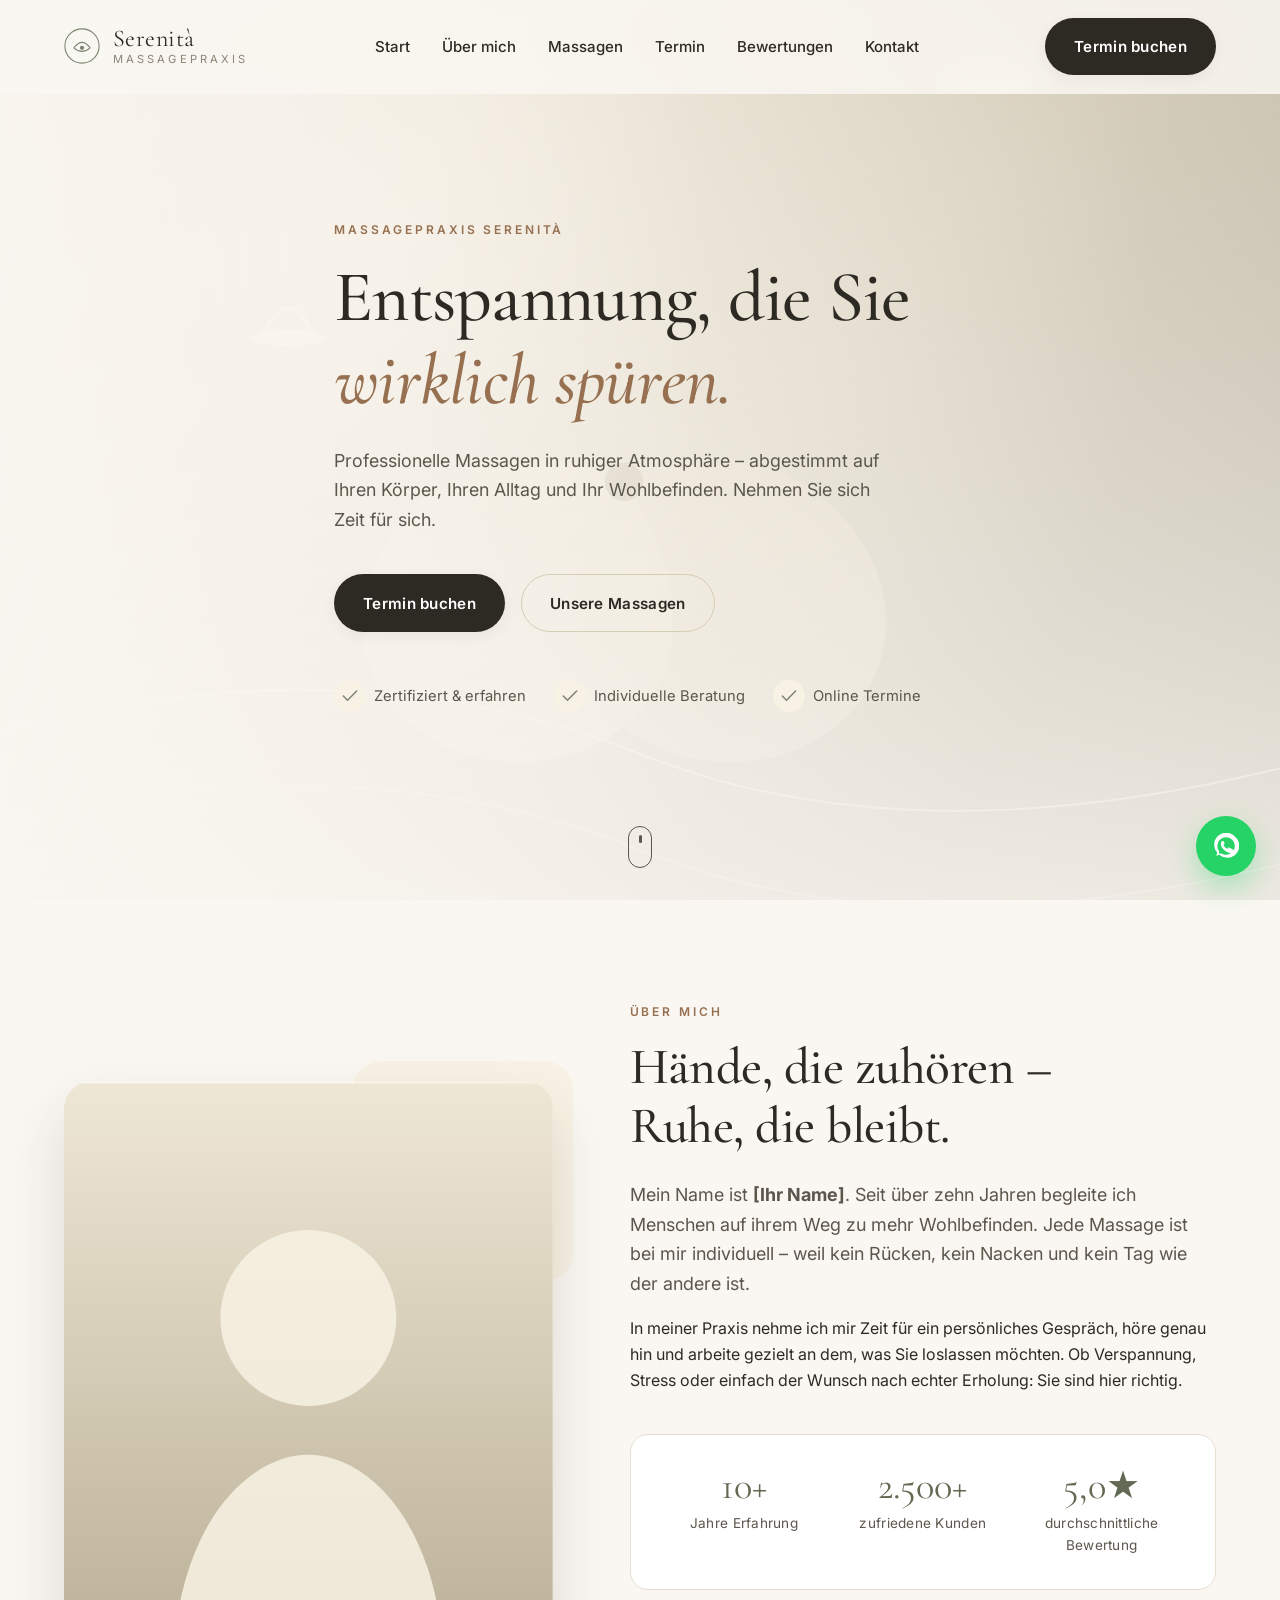
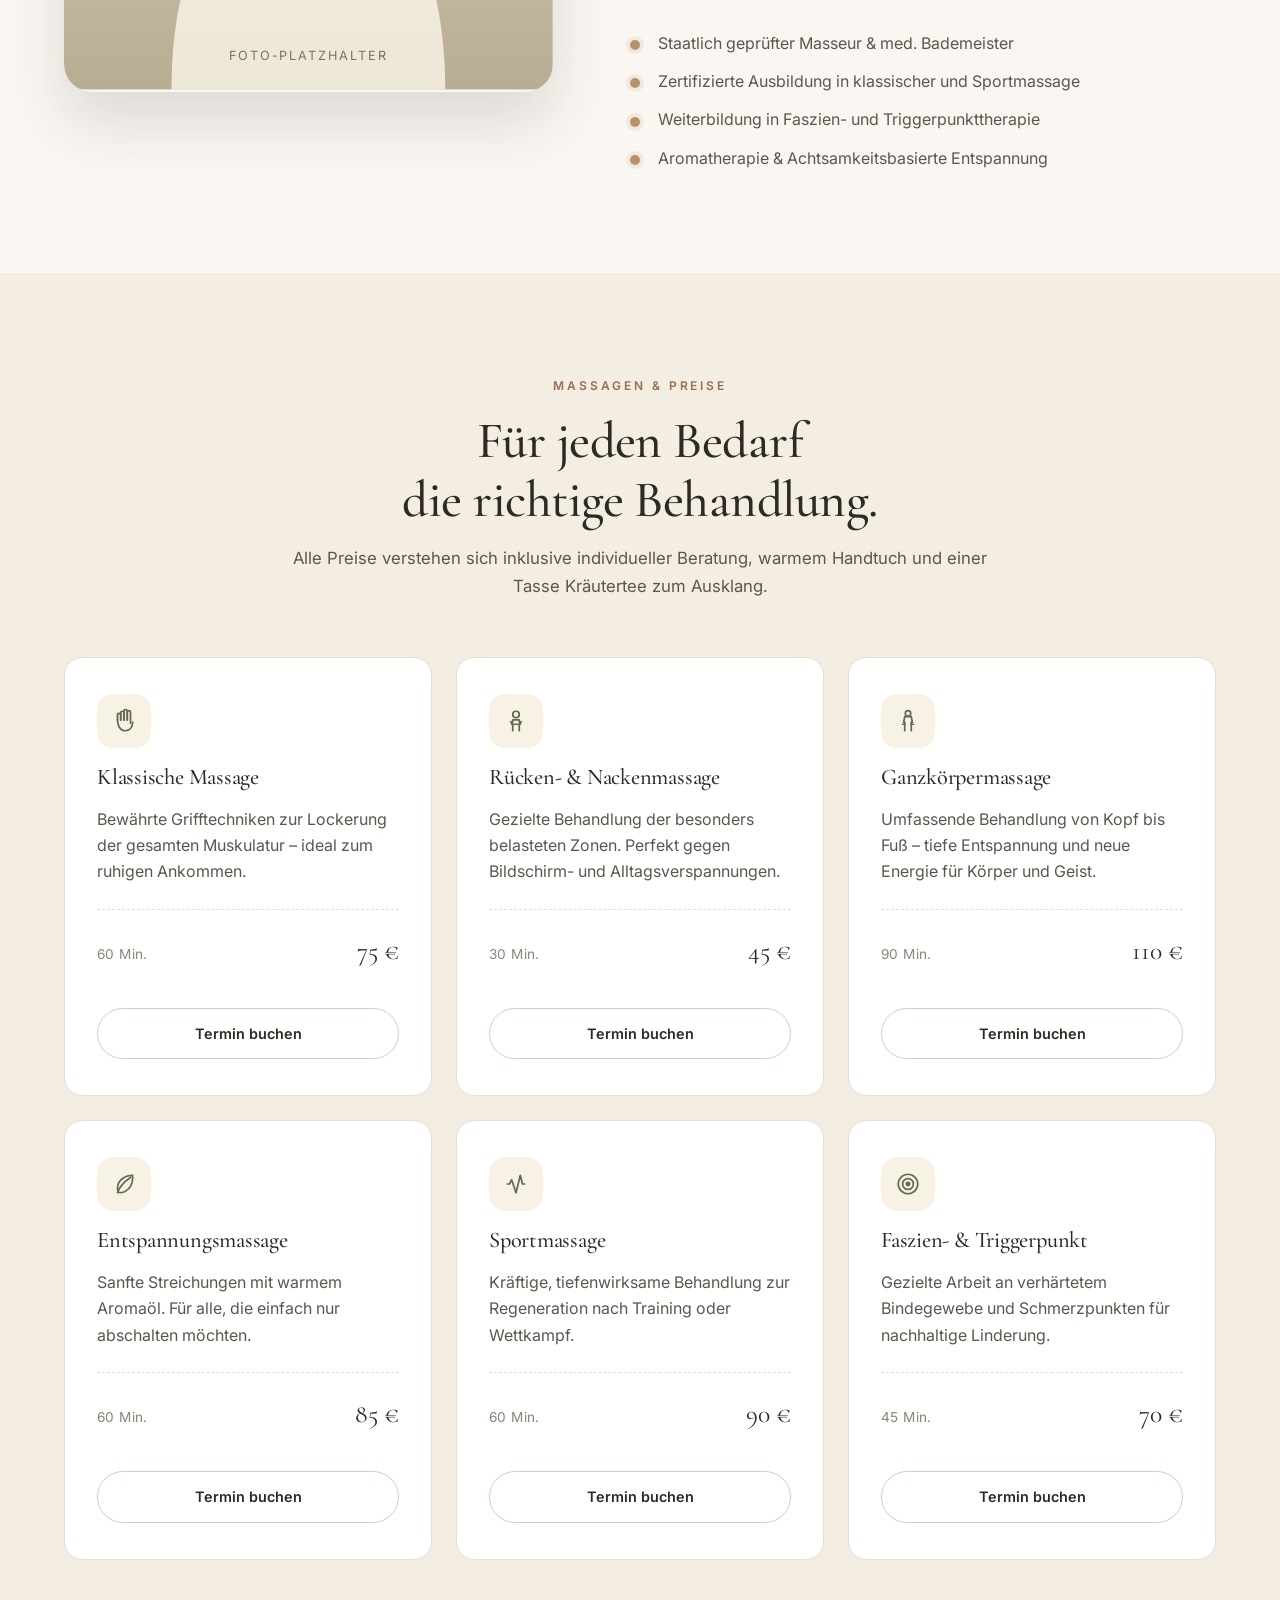
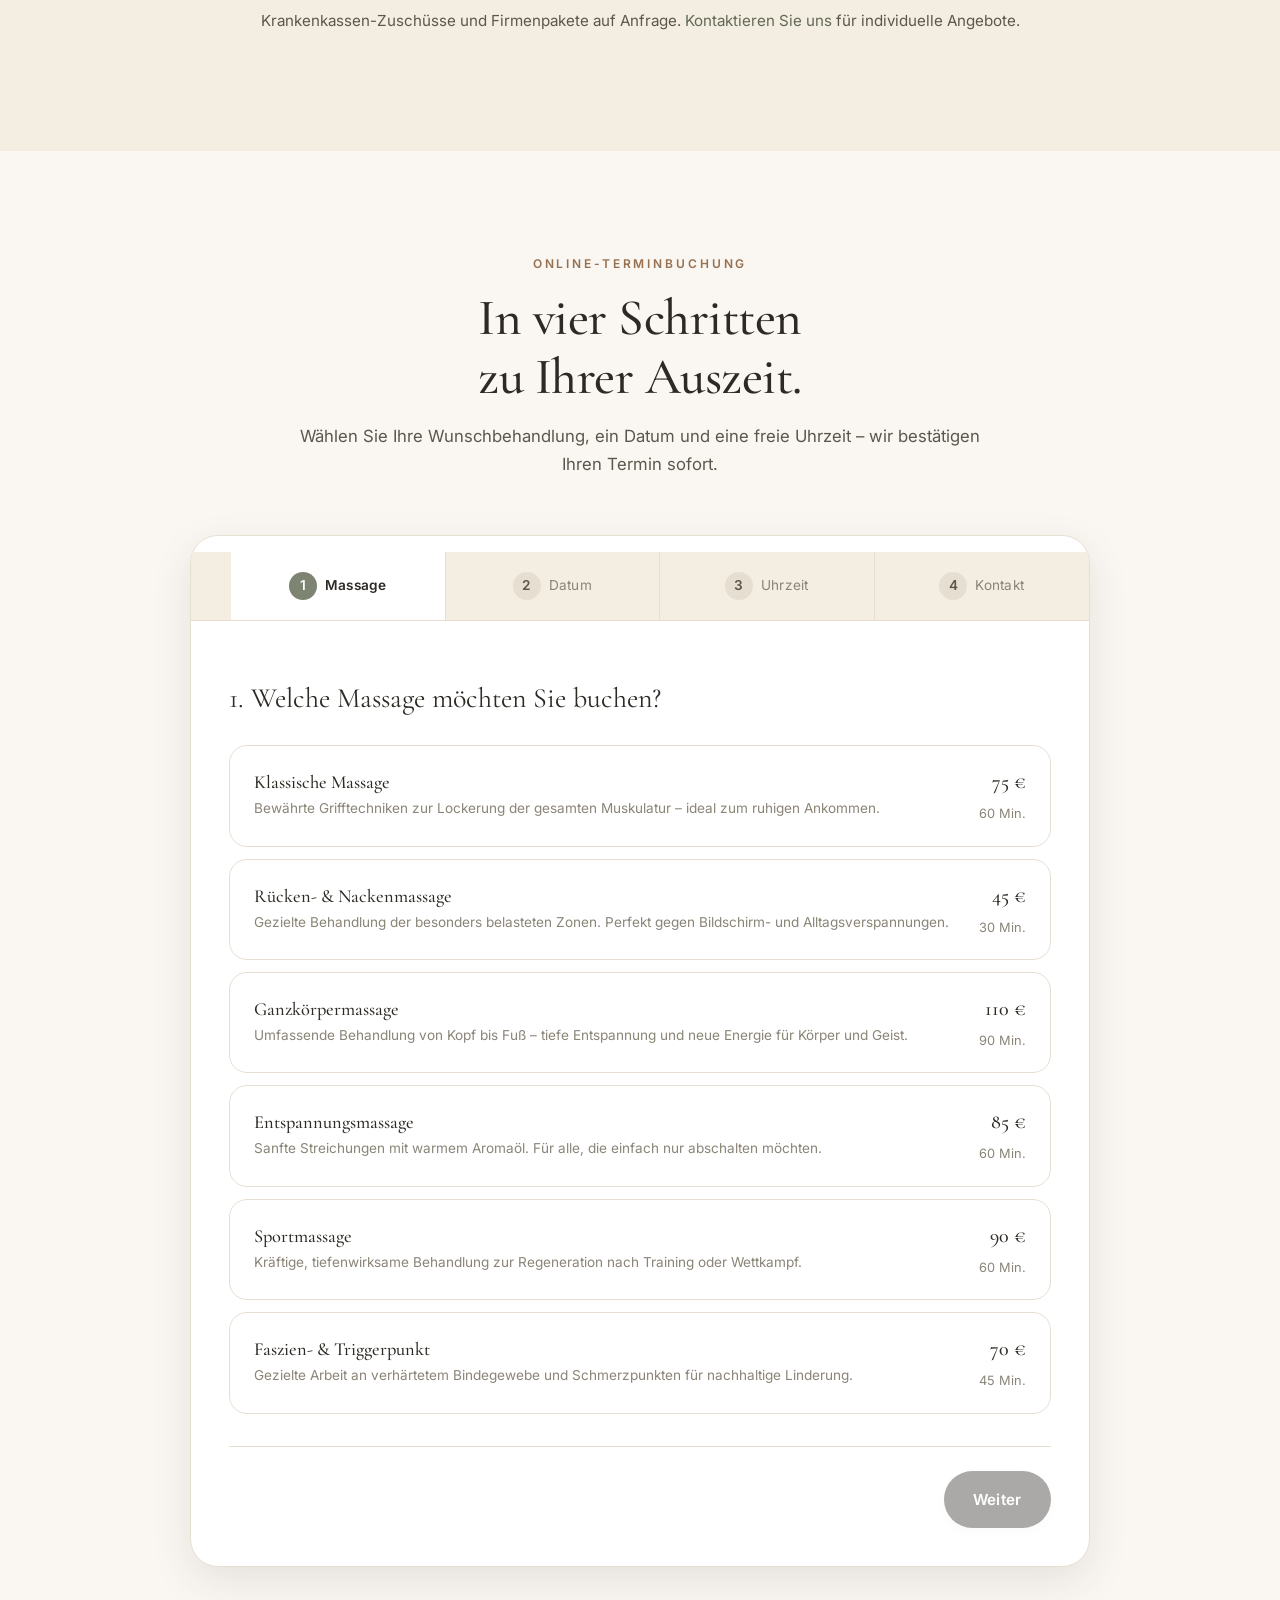
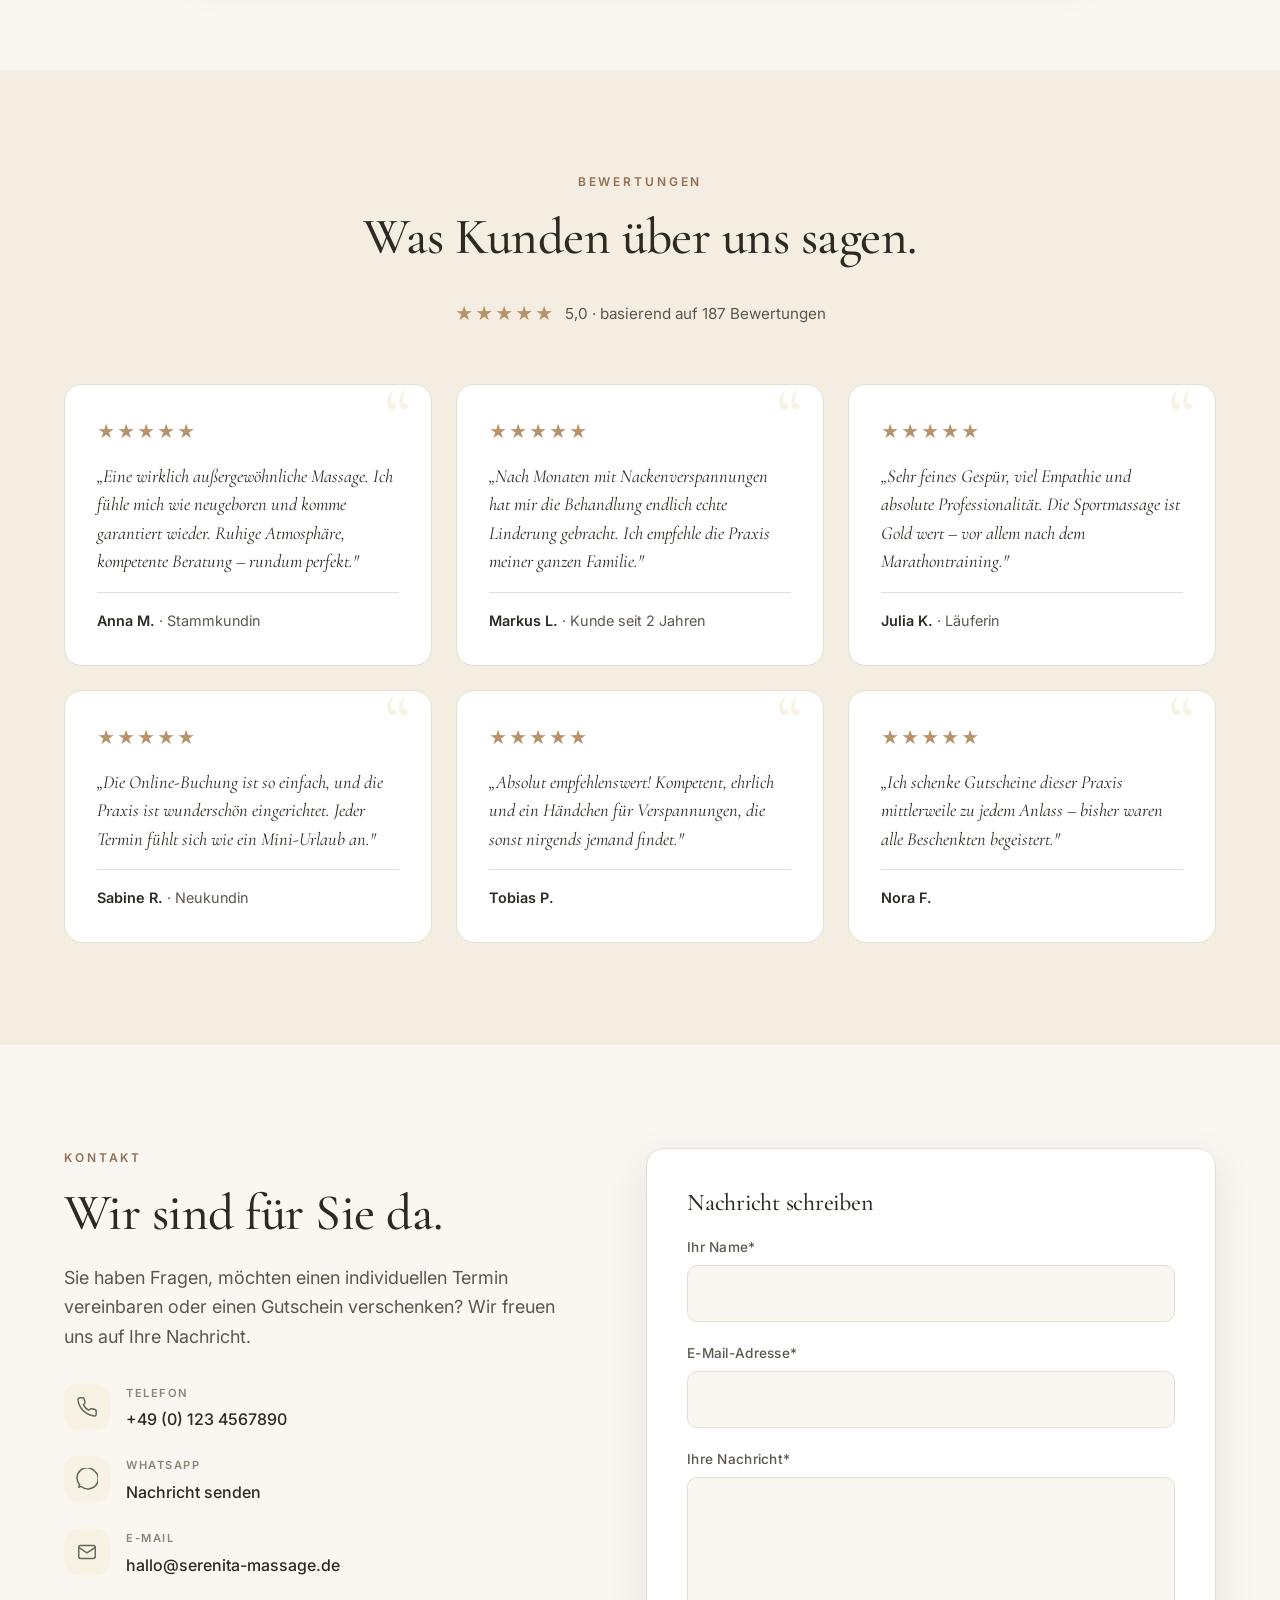
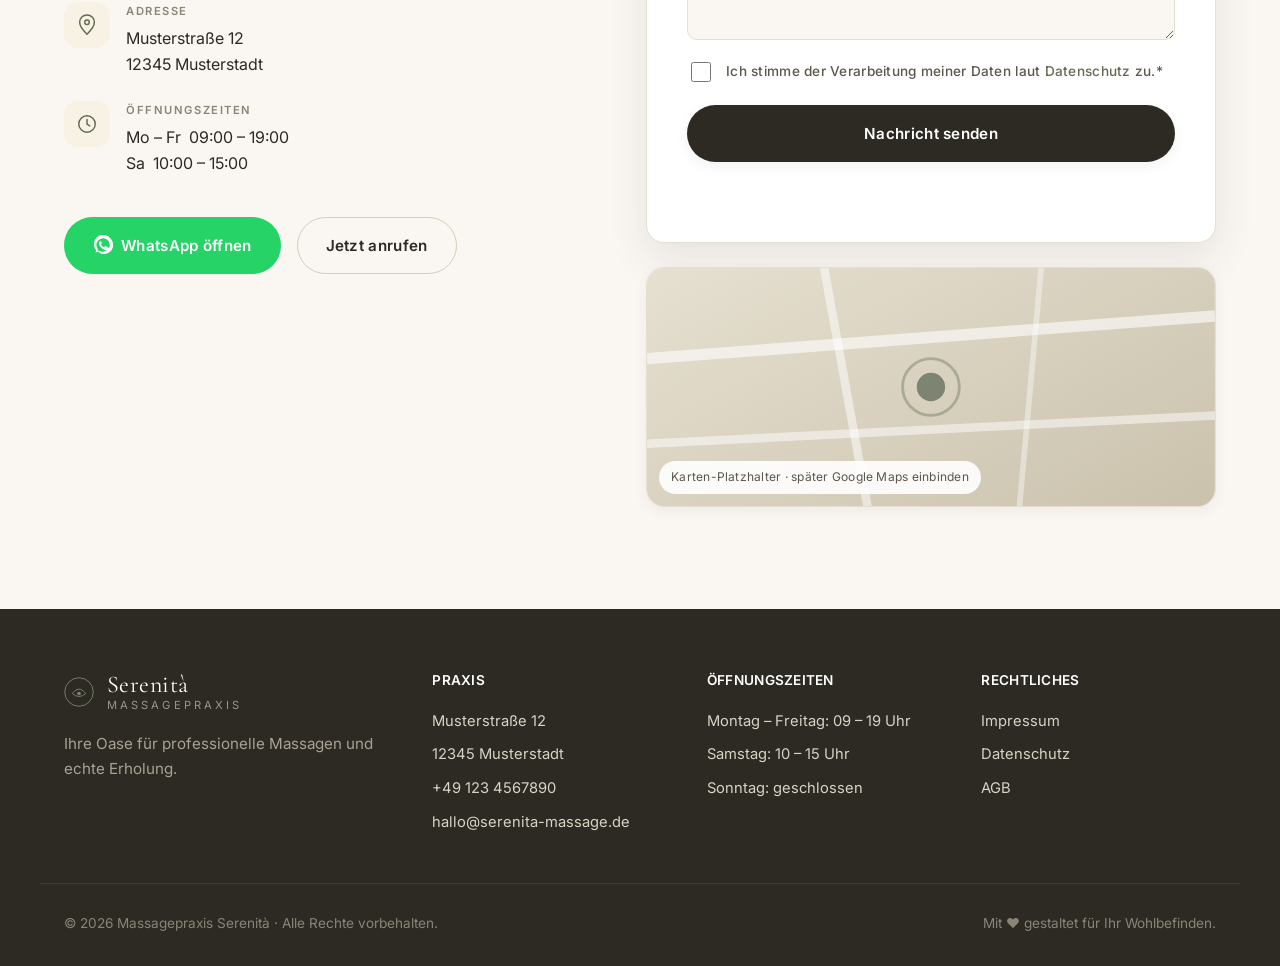
==== index.html @ 7737e11d "Elegante Website für Massagepraxis mit Online-Buchungssystem Vollständige, mobile-first Website in D" ====
<!doctype html>
<html lang="de">
<head>
    <meta charset="UTF-8" />
    <meta name="viewport" content="width=device-width, initial-scale=1.0" />
    <meta name="theme-color" content="#7d8471" />
    <meta name="description" content="Professionelle Massagepraxis – Klassische Massage, Rückenmassage, Sportmassage und Wellness. Termin online buchen." />
    <meta name="keywords" content="Massage, Masseur, Wellness, Rückenmassage, Sportmassage, Entspannung, Termin online buchen" />
    <meta name="author" content="Massagepraxis Serenità" />

    <meta property="og:type" content="website" />
    <meta property="og:title" content="Massagepraxis Serenità – Entspannung auf höchstem Niveau" />
    <meta property="og:description" content="Ihr Wohlbefinden liegt in guten Händen. Professionelle Massagen für Körper und Geist." />
    <meta property="og:locale" content="de_DE" />

    <title>Massagepraxis Serenità – Professionelle Massagen &amp; Wellness</title>

    <link rel="preconnect" href="https://fonts.googleapis.com" />
    <link rel="preconnect" href="https://fonts.gstatic.com" crossorigin />
    <link href="https://fonts.googleapis.com/css2?family=Cormorant+Garamond:wght@400;500;600;700&family=Inter:wght@300;400;500;600;700&display=swap" rel="stylesheet" />

    <link rel="stylesheet" href="css/style.css" />

    <link rel="icon" href="data:image/svg+xml,%3Csvg xmlns='http://www.w3.org/2000/svg' viewBox='0 0 100 100'%3E%3Ccircle cx='50' cy='50' r='48' fill='%237d8471'/%3E%3Cpath d='M30 55 Q50 30 70 55 Q50 80 30 55Z' fill='%23faf7f2'/%3E%3Ccircle cx='50' cy='55' r='6' fill='%237d8471'/%3E%3C/svg%3E" />

    <script type="application/ld+json">
    {
      "@context": "https://schema.org",
      "@type": "HealthAndBeautyBusiness",
      "name": "Massagepraxis Serenità",
      "image": "",
      "description": "Professionelle Massagepraxis für klassische, sportliche und entspannende Massagen.",
      "address": {
        "@type": "PostalAddress",
        "streetAddress": "Musterstraße 12",
        "addressLocality": "Musterstadt",
        "postalCode": "12345",
        "addressCountry": "DE"
      },
      "telephone": "+49 123 4567890",
      "priceRange": "€€",
      "openingHours": ["Mo-Fr 09:00-19:00", "Sa 10:00-15:00"]
    }
    </script>
</head>
<body>
    <a href="#hauptinhalt" class="skip-link">Zum Inhalt springen</a>

    <!-- Header / Navigation -->
    <header class="site-header" id="siteHeader">
        <div class="container header-inner">
            <a href="#start" class="brand" aria-label="Zur Startseite">
                <span class="brand-mark" aria-hidden="true">
                    <svg viewBox="0 0 40 40" width="36" height="36">
                        <circle cx="20" cy="20" r="19" fill="none" stroke="currentColor" stroke-width="1.2"/>
                        <path d="M11 22 Q20 10 29 22 Q20 30 11 22Z" fill="none" stroke="currentColor" stroke-width="1.2" stroke-linejoin="round"/>
                        <circle cx="20" cy="22" r="2.4" fill="currentColor"/>
                    </svg>
                </span>
                <span class="brand-text">
                    <span class="brand-name">Serenità</span>
                    <span class="brand-tag">Massagepraxis</span>
                </span>
            </a>

            <nav class="site-nav" aria-label="Hauptnavigation">
                <button class="nav-toggle" type="button" aria-expanded="false" aria-controls="mainMenu" aria-label="Menü öffnen">
                    <span></span><span></span><span></span>
                </button>
                <ul id="mainMenu" class="nav-list">
                    <li><a href="#start">Start</a></li>
                    <li><a href="#ueber-mich">Über mich</a></li>
                    <li><a href="#massagen">Massagen</a></li>
                    <li><a href="#buchung">Termin</a></li>
                    <li><a href="#bewertungen">Bewertungen</a></li>
                    <li><a href="#kontakt">Kontakt</a></li>
                </ul>
            </nav>

            <a href="#buchung" class="btn btn-primary btn-header">Termin buchen</a>
        </div>
    </header>

    <main id="hauptinhalt">
        <!-- Hero -->
        <section id="start" class="hero" aria-labelledby="heroTitle">
            <div class="hero-media" aria-hidden="true">
                <div class="hero-image">
                    <svg viewBox="0 0 800 900" preserveAspectRatio="xMidYMid slice" role="presentation">
                        <defs>
                            <linearGradient id="heroBg" x1="0" y1="0" x2="1" y2="1">
                                <stop offset="0%" stop-color="#e8dfd1"/>
                                <stop offset="55%" stop-color="#c9bfa8"/>
                                <stop offset="100%" stop-color="#8a8570"/>
                            </linearGradient>
                            <radialGradient id="glow" cx="0.3" cy="0.35" r="0.6">
                                <stop offset="0%" stop-color="#fff8ec" stop-opacity="0.7"/>
                                <stop offset="100%" stop-color="#fff8ec" stop-opacity="0"/>
                            </radialGradient>
                        </defs>
                        <rect width="800" height="900" fill="url(#heroBg)"/>
                        <rect width="800" height="900" fill="url(#glow)"/>
                        <g opacity="0.5" stroke="#fff8ec" stroke-width="1.2" fill="none">
                            <path d="M-50 640 Q 200 560 400 640 T 900 620" />
                            <path d="M-50 700 Q 200 620 400 700 T 900 680" opacity="0.7"/>
                            <path d="M-50 760 Q 200 680 400 760 T 900 740" opacity="0.4"/>
                        </g>
                        <g opacity="0.85">
                            <ellipse cx="620" cy="220" rx="28" ry="6" fill="#f9f3e6"/>
                            <path d="M600 218 Q 620 178 640 218" fill="none" stroke="#f9f3e6" stroke-width="2" stroke-linecap="round"/>
                            <path d="M604 214 Q 620 184 636 214" fill="none" stroke="#f9f3e6" stroke-width="1.4" stroke-linecap="round" opacity="0.7"/>
                            <path d="M608 210 Q 620 190 632 210" fill="none" stroke="#f9f3e6" stroke-width="1" stroke-linecap="round" opacity="0.5"/>
                        </g>
                        <g opacity="0.85">
                            <ellipse cx="180" cy="380" rx="24" ry="5" fill="#f9f3e6"/>
                            <path d="M164 378 Q 180 344 196 378" fill="none" stroke="#f9f3e6" stroke-width="2" stroke-linecap="round"/>
                            <path d="M168 374 Q 180 350 192 374" fill="none" stroke="#f9f3e6" stroke-width="1.4" stroke-linecap="round" opacity="0.7"/>
                        </g>
                        <g transform="translate(390 470)" opacity="0.9">
                            <path d="M0 0 C -60 -30 -120 -10 -150 40 C -180 90 -160 150 -100 170 C -50 185 0 165 20 130 C 40 95 30 40 0 0 Z" fill="#f0e6d4" opacity="0.55"/>
                            <path d="M0 0 C 60 -30 120 -10 150 40 C 180 90 160 150 100 170 C 50 185 0 165 -20 130 C -40 95 -30 40 0 0 Z" fill="#e5dbc7" opacity="0.55"/>
                            <circle cx="0" cy="0" r="12" fill="#c9bfa8"/>
                        </g>
                    </svg>
                </div>
            </div>

            <div class="container hero-content">
                <p class="eyebrow" data-animate>Massagepraxis Serenità</p>
                <h1 id="heroTitle" data-animate>Entspannung, die Sie<br /><em>wirklich spüren.</em></h1>
                <p class="hero-lead" data-animate>
                    Professionelle Massagen in ruhiger Atmosphäre – abgestimmt auf Ihren Körper,
                    Ihren Alltag und Ihr Wohlbefinden. Nehmen Sie sich Zeit für sich.
                </p>
                <div class="hero-actions" data-animate>
                    <a href="#buchung" class="btn btn-primary">Termin buchen</a>
                    <a href="#massagen" class="btn btn-ghost">Unsere Massagen</a>
                </div>
                <ul class="hero-badges" data-animate>
                    <li>
                        <span class="badge-icon" aria-hidden="true">
                            <svg viewBox="0 0 24 24" width="20" height="20" fill="none" stroke="currentColor" stroke-width="1.8" stroke-linecap="round" stroke-linejoin="round"><path d="M20 6L9 17l-5-5"/></svg>
                        </span>
                        Zertifiziert &amp; erfahren
                    </li>
                    <li>
                        <span class="badge-icon" aria-hidden="true">
                            <svg viewBox="0 0 24 24" width="20" height="20" fill="none" stroke="currentColor" stroke-width="1.8" stroke-linecap="round" stroke-linejoin="round"><path d="M20 6L9 17l-5-5"/></svg>
                        </span>
                        Individuelle Beratung
                    </li>
                    <li>
                        <span class="badge-icon" aria-hidden="true">
                            <svg viewBox="0 0 24 24" width="20" height="20" fill="none" stroke="currentColor" stroke-width="1.8" stroke-linecap="round" stroke-linejoin="round"><path d="M20 6L9 17l-5-5"/></svg>
                        </span>
                        Online Termine
                    </li>
                </ul>
            </div>

            <a href="#ueber-mich" class="scroll-hint" aria-label="Nach unten scrollen">
                <span></span>
            </a>
        </section>

        <!-- Über mich -->
        <section id="ueber-mich" class="section about" aria-labelledby="aboutTitle">
            <div class="container about-grid">
                <div class="about-media" data-animate>
                    <div class="about-image">
                        <!-- Bild-Platzhalter: einfach das SVG durch ein <img src="..."> ersetzen -->
                        <svg viewBox="0 0 500 620" role="img" aria-label="Portrait-Platzhalter">
                            <defs>
                                <linearGradient id="aboutBg" x1="0" y1="0" x2="0" y2="1">
                                    <stop offset="0%" stop-color="#efe7d6"/>
                                    <stop offset="100%" stop-color="#b8ad93"/>
                                </linearGradient>
                            </defs>
                            <rect width="500" height="620" fill="url(#aboutBg)"/>
                            <circle cx="250" cy="240" r="90" fill="#f8f2e4" opacity="0.85"/>
                            <path d="M110 620 C 110 450 190 380 250 380 C 310 380 390 450 390 620 Z" fill="#f8f2e4" opacity="0.85"/>
                            <text x="250" y="590" text-anchor="middle" fill="#7a7460" font-family="Inter, sans-serif" font-size="13" letter-spacing="2">FOTO-PLATZHALTER</text>
                        </svg>
                    </div>
                    <div class="about-image-decor" aria-hidden="true"></div>
                </div>

                <div class="about-content" data-animate>
                    <p class="eyebrow">Über mich</p>
                    <h2 id="aboutTitle">Hände, die zuhören –<br /> Ruhe, die bleibt.</h2>
                    <p class="lead">
                        Mein Name ist <strong>[Ihr Name]</strong>. Seit über zehn Jahren begleite ich Menschen
                        auf ihrem Weg zu mehr Wohlbefinden. Jede Massage ist bei mir individuell –
                        weil kein Rücken, kein Nacken und kein Tag wie der andere ist.
                    </p>
                    <p>
                        In meiner Praxis nehme ich mir Zeit für ein persönliches Gespräch, höre genau hin
                        und arbeite gezielt an dem, was Sie loslassen möchten. Ob Verspannung, Stress oder
                        einfach der Wunsch nach echter Erholung: Sie sind hier richtig.
                    </p>

                    <dl class="about-facts">
                        <div>
                            <dt>10+</dt>
                            <dd>Jahre Erfahrung</dd>
                        </div>
                        <div>
                            <dt>2.500+</dt>
                            <dd>zufriedene Kunden</dd>
                        </div>
                        <div>
                            <dt>5,0★</dt>
                            <dd>durchschnittliche Bewertung</dd>
                        </div>
                    </dl>

                    <ul class="about-qualifications">
                        <li>Staatlich geprüfter Masseur &amp; med. Bademeister</li>
                        <li>Zertifizierte Ausbildung in klassischer und Sportmassage</li>
                        <li>Weiterbildung in Faszien- und Triggerpunkttherapie</li>
                        <li>Aromatherapie &amp; Achtsamkeitsbasierte Entspannung</li>
                    </ul>
                </div>
            </div>
        </section>

        <!-- Massagen & Preise -->
        <section id="massagen" class="section services" aria-labelledby="servicesTitle">
            <div class="container">
                <div class="section-head" data-animate>
                    <p class="eyebrow">Massagen &amp; Preise</p>
                    <h2 id="servicesTitle">Für jeden Bedarf<br />die richtige Behandlung.</h2>
                    <p class="section-sub">Alle Preise verstehen sich inklusive individueller Beratung, warmem Handtuch und einer Tasse Kräutertee zum Ausklang.</p>
                </div>

                <div class="services-grid" id="servicesGrid">
                    <!-- Karten werden per JS aus data/services.js gerendert -->
                </div>

                <p class="services-note" data-animate>
                    Krankenkassen-Zuschüsse und Firmenpakete auf Anfrage.
                    <a href="#kontakt">Kontaktieren Sie uns</a> für individuelle Angebote.
                </p>
            </div>
        </section>

        <!-- Buchung -->
        <section id="buchung" class="section booking" aria-labelledby="bookingTitle">
            <div class="container">
                <div class="section-head" data-animate>
                    <p class="eyebrow">Online-Terminbuchung</p>
                    <h2 id="bookingTitle">In vier Schritten<br />zu Ihrer Auszeit.</h2>
                    <p class="section-sub">Wählen Sie Ihre Wunschbehandlung, ein Datum und eine freie Uhrzeit – wir bestätigen Ihren Termin sofort.</p>
                </div>

                <div class="booking-wrapper">
                    <ol class="booking-steps" aria-label="Fortschritt der Buchung">
                        <li class="is-active" data-step="1"><span>1</span> Massage</li>
                        <li data-step="2"><span>2</span> Datum</li>
                        <li data-step="3"><span>3</span> Uhrzeit</li>
                        <li data-step="4"><span>4</span> Kontakt</li>
                    </ol>

                    <form id="bookingForm" class="booking-panel" novalidate>
                        <!-- Schritt 1: Massage wählen -->
                        <fieldset class="booking-step is-active" data-step="1">
                            <legend class="step-title">1. Welche Massage möchten Sie buchen?</legend>
                            <div class="service-picker" id="servicePicker" role="radiogroup" aria-label="Massage auswählen">
                                <!-- Optionen aus JS -->
                            </div>
                            <div class="step-actions">
                                <span></span>
                                <button type="button" class="btn btn-primary" data-next="1" disabled>Weiter</button>
                            </div>
                        </fieldset>

                        <!-- Schritt 2: Datum -->
                        <fieldset class="booking-step" data-step="2">
                            <legend class="step-title">2. An welchem Tag?</legend>
                            <div class="calendar" id="calendar" aria-live="polite"></div>
                            <div class="step-actions">
                                <button type="button" class="btn btn-ghost" data-prev="2">Zurück</button>
                                <button type="button" class="btn btn-primary" data-next="2" disabled>Weiter</button>
                            </div>
                        </fieldset>

                        <!-- Schritt 3: Uhrzeit -->
                        <fieldset class="booking-step" data-step="3">
                            <legend class="step-title">3. Freie Uhrzeit wählen</legend>
                            <p class="slot-hint" id="slotHint">Bitte wählen Sie zunächst ein Datum.</p>
                            <div class="slots" id="slots" role="radiogroup" aria-label="Verfügbare Uhrzeiten"></div>
                            <div class="step-actions">
                                <button type="button" class="btn btn-ghost" data-prev="3">Zurück</button>
                                <button type="button" class="btn btn-primary" data-next="3" disabled>Weiter</button>
                            </div>
                        </fieldset>

                        <!-- Schritt 4: Kontaktdaten -->
                        <fieldset class="booking-step" data-step="4">
                            <legend class="step-title">4. Ihre Kontaktdaten</legend>

                            <div class="form-grid">
                                <label class="field">
                                    <span>Vor- und Nachname*</span>
                                    <input type="text" name="name" required autocomplete="name" />
                                </label>
                                <label class="field">
                                    <span>Telefonnummer*</span>
                                    <input type="tel" name="phone" required autocomplete="tel" placeholder="+49 …" />
                                </label>
                                <label class="field field-full">
                                    <span>E-Mail-Adresse*</span>
                                    <input type="email" name="email" required autocomplete="email" />
                                </label>
                                <label class="field field-full">
                                    <span>Anmerkungen (optional)</span>
                                    <textarea name="notes" rows="3" placeholder="Wünsche, Beschwerden, besondere Hinweise …"></textarea>
                                </label>
                                <label class="field field-full field-check">
                                    <input type="checkbox" name="consent" required />
                                    <span>Ich habe die <a href="#datenschutz">Datenschutzhinweise</a> gelesen und stimme der Verarbeitung meiner Daten für die Terminbuchung zu.*</span>
                                </label>
                            </div>

                            <div class="booking-summary" aria-live="polite">
                                <h3>Ihre Zusammenfassung</h3>
                                <dl id="bookingSummary"></dl>
                            </div>

                            <div class="step-actions">
                                <button type="button" class="btn btn-ghost" data-prev="4">Zurück</button>
                                <button type="submit" class="btn btn-primary">Termin verbindlich buchen</button>
                            </div>
                        </fieldset>

                        <!-- Bestätigung -->
                        <div class="booking-confirmation" data-step="5" hidden>
                            <div class="confirm-icon" aria-hidden="true">
                                <svg viewBox="0 0 60 60" width="60" height="60"><circle cx="30" cy="30" r="28" fill="none" stroke="currentColor" stroke-width="2"/><path d="M18 31 L27 40 L44 22" fill="none" stroke="currentColor" stroke-width="2.6" stroke-linecap="round" stroke-linejoin="round"/></svg>
                            </div>
                            <h3>Vielen Dank – Ihr Termin ist gebucht!</h3>
                            <p>Wir haben Ihnen eine Bestätigung per E-Mail geschickt. <br />Wir freuen uns auf Sie.</p>
                            <div class="confirmation-details" id="confirmationDetails"></div>
                            <div class="step-actions center">
                                <button type="button" class="btn btn-ghost" id="newBooking">Weitere Buchung</button>
                                <a href="#kontakt" class="btn btn-primary">Kontakt &amp; Anfahrt</a>
                            </div>
                        </div>
                    </form>
                </div>
            </div>
        </section>

        <!-- Bewertungen -->
        <section id="bewertungen" class="section reviews" aria-labelledby="reviewsTitle">
            <div class="container">
                <div class="section-head" data-animate>
                    <p class="eyebrow">Bewertungen</p>
                    <h2 id="reviewsTitle">Was Kunden über uns sagen.</h2>
                    <div class="reviews-summary">
                        <div class="stars" aria-label="5 von 5 Sternen">
                            <span>★</span><span>★</span><span>★</span><span>★</span><span>★</span>
                        </div>
                        <span>5,0 · basierend auf 187 Bewertungen</span>
                    </div>
                </div>

                <div class="reviews-grid">
                    <article class="review-card" data-animate>
                        <div class="stars" aria-label="5 von 5 Sternen"><span>★</span><span>★</span><span>★</span><span>★</span><span>★</span></div>
                        <p>„Eine wirklich außergewöhnliche Massage. Ich fühle mich wie neugeboren und komme garantiert wieder. Ruhige Atmosphäre, kompetente Beratung – rundum perfekt."</p>
                        <footer><strong>Anna M.</strong> · Stammkundin</footer>
                    </article>
                    <article class="review-card" data-animate>
                        <div class="stars" aria-label="5 von 5 Sternen"><span>★</span><span>★</span><span>★</span><span>★</span><span>★</span></div>
                        <p>„Nach Monaten mit Nackenverspannungen hat mir die Behandlung endlich echte Linderung gebracht. Ich empfehle die Praxis meiner ganzen Familie."</p>
                        <footer><strong>Markus L.</strong> · Kunde seit 2 Jahren</footer>
                    </article>
                    <article class="review-card" data-animate>
                        <div class="stars" aria-label="5 von 5 Sternen"><span>★</span><span>★</span><span>★</span><span>★</span><span>★</span></div>
                        <p>„Sehr feines Gespür, viel Empathie und absolute Professionalität. Die Sportmassage ist Gold wert – vor allem nach dem Marathontraining."</p>
                        <footer><strong>Julia K.</strong> · Läuferin</footer>
                    </article>
                    <article class="review-card" data-animate>
                        <div class="stars" aria-label="5 von 5 Sternen"><span>★</span><span>★</span><span>★</span><span>★</span><span>★</span></div>
                        <p>„Die Online-Buchung ist so einfach, und die Praxis ist wunderschön eingerichtet. Jeder Termin fühlt sich wie ein Mini-Urlaub an."</p>
                        <footer><strong>Sabine R.</strong> · Neukundin</footer>
                    </article>
                    <article class="review-card" data-animate>
                        <div class="stars" aria-label="5 von 5 Sternen"><span>★</span><span>★</span><span>★</span><span>★</span><span>★</span></div>
                        <p>„Absolut empfehlenswert! Kompetent, ehrlich und ein Händchen für Verspannungen, die sonst nirgends jemand findet."</p>
                        <footer><strong>Tobias P.</strong></footer>
                    </article>
                    <article class="review-card" data-animate>
                        <div class="stars" aria-label="5 von 5 Sternen"><span>★</span><span>★</span><span>★</span><span>★</span><span>★</span></div>
                        <p>„Ich schenke Gutscheine dieser Praxis mittlerweile zu jedem Anlass – bisher waren alle Beschenkten begeistert."</p>
                        <footer><strong>Nora F.</strong></footer>
                    </article>
                </div>
            </div>
        </section>

        <!-- Kontakt -->
        <section id="kontakt" class="section contact" aria-labelledby="contactTitle">
            <div class="container contact-grid">
                <div class="contact-info" data-animate>
                    <p class="eyebrow">Kontakt</p>
                    <h2 id="contactTitle">Wir sind für Sie da.</h2>
                    <p class="lead">Sie haben Fragen, möchten einen individuellen Termin vereinbaren oder einen Gutschein verschenken? Wir freuen uns auf Ihre Nachricht.</p>

                    <ul class="contact-list">
                        <li>
                            <span class="contact-icon" aria-hidden="true">
                                <svg viewBox="0 0 24 24" width="22" height="22" fill="none" stroke="currentColor" stroke-width="1.6"><path d="M22 16.9v3a2 2 0 0 1-2.2 2 19.8 19.8 0 0 1-8.6-3.1 19.5 19.5 0 0 1-6-6 19.8 19.8 0 0 1-3.1-8.7A2 2 0 0 1 4.1 2h3a2 2 0 0 1 2 1.7c.1.9.3 1.8.6 2.6a2 2 0 0 1-.5 2.1L8 9.6a16 16 0 0 0 6 6l1.2-1.2a2 2 0 0 1 2.1-.5c.8.3 1.7.5 2.6.6A2 2 0 0 1 22 16.9z" stroke-linecap="round" stroke-linejoin="round"/></svg>
                            </span>
                            <div>
                                <span class="contact-label">Telefon</span>
                                <a href="tel:+491234567890">+49 (0) 123 4567890</a>
                            </div>
                        </li>
                        <li>
                            <span class="contact-icon" aria-hidden="true">
                                <svg viewBox="0 0 24 24" width="22" height="22" fill="none" stroke="currentColor" stroke-width="1.6"><path d="M20.5 3.5A11 11 0 0 0 3.9 18.3L3 21l2.8-.9A11 11 0 1 0 20.5 3.5z" stroke-linecap="round" stroke-linejoin="round"/></svg>
                            </span>
                            <div>
                                <span class="contact-label">WhatsApp</span>
                                <a href="https://wa.me/491234567890" target="_blank" rel="noopener">Nachricht senden</a>
                            </div>
                        </li>
                        <li>
                            <span class="contact-icon" aria-hidden="true">
                                <svg viewBox="0 0 24 24" width="22" height="22" fill="none" stroke="currentColor" stroke-width="1.6"><rect x="3" y="5" width="18" height="14" rx="2"/><path d="M3 7l9 6 9-6" stroke-linecap="round" stroke-linejoin="round"/></svg>
                            </span>
                            <div>
                                <span class="contact-label">E-Mail</span>
                                <a href="mailto:hallo@serenita-massage.de">hallo@serenita-massage.de</a>
                            </div>
                        </li>
                        <li>
                            <span class="contact-icon" aria-hidden="true">
                                <svg viewBox="0 0 24 24" width="22" height="22" fill="none" stroke="currentColor" stroke-width="1.6"><path d="M12 22s-8-7.6-8-13a8 8 0 1 1 16 0c0 5.4-8 13-8 13z" stroke-linejoin="round"/><circle cx="12" cy="9" r="2.5"/></svg>
                            </span>
                            <div>
                                <span class="contact-label">Adresse</span>
                                <address>Musterstraße 12<br />12345 Musterstadt</address>
                            </div>
                        </li>
                        <li>
                            <span class="contact-icon" aria-hidden="true">
                                <svg viewBox="0 0 24 24" width="22" height="22" fill="none" stroke="currentColor" stroke-width="1.6"><circle cx="12" cy="12" r="9"/><path d="M12 7v5l3 2" stroke-linecap="round"/></svg>
                            </span>
                            <div>
                                <span class="contact-label">Öffnungszeiten</span>
                                <span>Mo – Fr &nbsp;09:00 – 19:00<br />Sa &nbsp;10:00 – 15:00</span>
                            </div>
                        </li>
                    </ul>

                    <div class="contact-cta">
                        <a href="https://wa.me/491234567890" class="btn btn-whatsapp" target="_blank" rel="noopener">
                            <svg viewBox="0 0 24 24" width="20" height="20" fill="currentColor" aria-hidden="true"><path d="M20.5 3.5A11 11 0 0 0 3.9 18.3L3 21l2.8-.9A11 11 0 1 0 20.5 3.5zM12 20a8 8 0 0 1-4.1-1.1l-.3-.2-2.4.7.7-2.3-.2-.3A8 8 0 1 1 12 20zm4.4-5.9c-.2-.1-1.4-.7-1.6-.8-.2-.1-.4-.1-.5.1s-.6.8-.7 1c-.1.2-.3.2-.5.1-1.4-.7-2.3-1.3-3.3-2.9-.3-.5.3-.5.8-1.6.1-.2 0-.4 0-.5s-.5-1.3-.7-1.7c-.2-.4-.4-.4-.5-.4h-.5c-.2 0-.5.1-.7.3-.3.3-1 1-1 2.5 0 1.5 1.1 2.9 1.2 3.1.1.2 2.1 3.2 5.1 4.5 1.9.8 2.6.9 3.5.7.6-.1 1.7-.7 1.9-1.4.2-.7.2-1.3.1-1.4-.1-.1-.2-.1-.5-.3z"/></svg>
                            WhatsApp öffnen
                        </a>
                        <a href="tel:+491234567890" class="btn btn-ghost">Jetzt anrufen</a>
                    </div>
                </div>

                <div class="contact-form-wrap" data-animate>
                    <form id="contactForm" class="contact-form" novalidate>
                        <h3>Nachricht schreiben</h3>
                        <label class="field">
                            <span>Ihr Name*</span>
                            <input type="text" name="name" required autocomplete="name" />
                        </label>
                        <label class="field">
                            <span>E-Mail-Adresse*</span>
                            <input type="email" name="email" required autocomplete="email" />
                        </label>
                        <label class="field">
                            <span>Ihre Nachricht*</span>
                            <textarea name="message" rows="5" required></textarea>
                        </label>
                        <label class="field field-check">
                            <input type="checkbox" name="consent" required />
                            <span>Ich stimme der Verarbeitung meiner Daten laut <a href="#datenschutz">Datenschutz</a> zu.*</span>
                        </label>
                        <button type="submit" class="btn btn-primary">Nachricht senden</button>
                        <p class="form-status" id="contactStatus" role="status"></p>
                    </form>

                    <div class="map-placeholder" role="img" aria-label="Kartenausschnitt Standort Musterstadt">
                        <div class="map-inner">
                            <svg viewBox="0 0 400 220" preserveAspectRatio="xMidYMid slice" aria-hidden="true">
                                <defs>
                                    <linearGradient id="mapBg" x1="0" y1="0" x2="1" y2="1">
                                        <stop offset="0%" stop-color="#e8e2d3"/>
                                        <stop offset="100%" stop-color="#c8c0aa"/>
                                    </linearGradient>
                                </defs>
                                <rect width="400" height="220" fill="url(#mapBg)"/>
                                <path d="M0 90 L400 60" stroke="#fff" stroke-width="8" opacity="0.6"/>
                                <path d="M0 150 L400 130" stroke="#fff" stroke-width="6" opacity="0.5"/>
                                <path d="M120 0 L160 220" stroke="#fff" stroke-width="6" opacity="0.5"/>
                                <path d="M280 0 L260 220" stroke="#fff" stroke-width="4" opacity="0.4"/>
                                <circle cx="200" cy="110" r="10" fill="#7d8471"/>
                                <circle cx="200" cy="110" r="20" fill="none" stroke="#7d8471" stroke-width="2" opacity="0.5"/>
                            </svg>
                            <span class="map-label">Karten-Platzhalter · später Google Maps einbinden</span>
                        </div>
                    </div>
                </div>
            </div>
        </section>
    </main>

    <!-- Footer -->
    <footer class="site-footer">
        <div class="container footer-grid">
            <div>
                <div class="brand brand-footer">
                    <span class="brand-mark" aria-hidden="true">
                        <svg viewBox="0 0 40 40" width="30" height="30">
                            <circle cx="20" cy="20" r="19" fill="none" stroke="currentColor" stroke-width="1.2"/>
                            <path d="M11 22 Q20 10 29 22 Q20 30 11 22Z" fill="none" stroke="currentColor" stroke-width="1.2" stroke-linejoin="round"/>
                            <circle cx="20" cy="22" r="2.4" fill="currentColor"/>
                        </svg>
                    </span>
                    <span class="brand-text">
                        <span class="brand-name">Serenità</span>
                        <span class="brand-tag">Massagepraxis</span>
                    </span>
                </div>
                <p class="footer-blurb">Ihre Oase für professionelle Massagen und echte Erholung.</p>
            </div>
            <div>
                <h4>Praxis</h4>
                <ul>
                    <li>Musterstraße 12</li>
                    <li>12345 Musterstadt</li>
                    <li><a href="tel:+491234567890">+49 123 4567890</a></li>
                    <li><a href="mailto:hallo@serenita-massage.de">hallo@serenita-massage.de</a></li>
                </ul>
            </div>
            <div>
                <h4>Öffnungszeiten</h4>
                <ul>
                    <li>Montag – Freitag: 09 – 19 Uhr</li>
                    <li>Samstag: 10 – 15 Uhr</li>
                    <li>Sonntag: geschlossen</li>
                </ul>
            </div>
            <div>
                <h4>Rechtliches</h4>
                <ul>
                    <li><a href="#impressum">Impressum</a></li>
                    <li><a href="#datenschutz">Datenschutz</a></li>
                    <li><a href="#agb">AGB</a></li>
                </ul>
            </div>
        </div>
        <div class="container footer-bottom">
            <span>© <span id="copyYear"></span> Massagepraxis Serenità · Alle Rechte vorbehalten.</span>
            <span>Mit ♥ gestaltet für Ihr Wohlbefinden.</span>
        </div>
    </footer>

    <!-- Floating WhatsApp Button -->
    <a href="https://wa.me/491234567890" class="floating-wa" target="_blank" rel="noopener" aria-label="Über WhatsApp Kontakt aufnehmen">
        <svg viewBox="0 0 24 24" width="26" height="26" fill="currentColor" aria-hidden="true"><path d="M20.5 3.5A11 11 0 0 0 3.9 18.3L3 21l2.8-.9A11 11 0 1 0 20.5 3.5zM12 20a8 8 0 0 1-4.1-1.1l-.3-.2-2.4.7.7-2.3-.2-.3A8 8 0 1 1 12 20zm4.4-5.9c-.2-.1-1.4-.7-1.6-.8-.2-.1-.4-.1-.5.1s-.6.8-.7 1c-.1.2-.3.2-.5.1-1.4-.7-2.3-1.3-3.3-2.9-.3-.5.3-.5.8-1.6.1-.2 0-.4 0-.5s-.5-1.3-.7-1.7c-.2-.4-.4-.4-.5-.4h-.5c-.2 0-.5.1-.7.3-.3.3-1 1-1 2.5 0 1.5 1.1 2.9 1.2 3.1.1.2 2.1 3.2 5.1 4.5 1.9.8 2.6.9 3.5.7.6-.1 1.7-.7 1.9-1.4.2-.7.2-1.3.1-1.4-.1-.1-.2-.1-.5-.3z"/></svg>
    </a>

    <script src="js/data.js"></script>
    <script src="js/booking.js"></script>
    <script src="js/main.js"></script>
</body>
</html>
---- css/style.css ----
/* ==========================================================================
   Massagepraxis Serenità – Stylesheet
   Warme, ruhige Farben · elegante Typografie · Responsive First
   ========================================================================== */

:root {
    /* Farbpalette – warm, ruhig, hochwertig */
    --color-bg: #faf7f2;
    --color-bg-alt: #f3ede2;
    --color-surface: #ffffff;
    --color-ink: #2d2a24;
    --color-ink-soft: #5c574d;
    --color-muted: #8b8578;
    --color-line: #e6dfd1;
    --color-line-strong: #d7cdb7;

    --color-primary: #7d8471;         /* Sage-Olive */
    --color-primary-dark: #626a53;
    --color-primary-light: #a4a993;
    --color-accent: #b8926a;          /* Warmes Terracotta-Gold */
    --color-accent-dark: #967050;
    --color-cream: #f8f2e4;
    --color-whatsapp: #25d366;

    /* Typografie */
    --font-serif: "Cormorant Garamond", Georgia, "Times New Roman", serif;
    --font-sans: "Inter", -apple-system, BlinkMacSystemFont, "Segoe UI", Roboto, sans-serif;

    /* Layout */
    --container: 1200px;
    --radius: 18px;
    --radius-lg: 28px;
    --radius-sm: 10px;

    --shadow-sm: 0 4px 14px rgba(45, 42, 36, 0.06);
    --shadow-md: 0 14px 40px rgba(45, 42, 36, 0.10);
    --shadow-lg: 0 30px 60px rgba(45, 42, 36, 0.14);

    --transition: 240ms cubic-bezier(0.2, 0.7, 0.3, 1);
    --transition-slow: 500ms cubic-bezier(0.2, 0.7, 0.3, 1);
}

/* ---------------------------------- Reset ---------------------------------- */
*, *::before, *::after { box-sizing: border-box; }
html { scroll-behavior: smooth; -webkit-text-size-adjust: 100%; }
body {
    margin: 0;
    font-family: var(--font-sans);
    font-size: 16px;
    line-height: 1.65;
    color: var(--color-ink);
    background: var(--color-bg);
    -webkit-font-smoothing: antialiased;
    text-rendering: optimizeLegibility;
    overflow-x: hidden;
}

img, svg { max-width: 100%; display: block; }
button { font: inherit; cursor: pointer; border: 0; background: none; color: inherit; }
input, textarea, select { font: inherit; color: inherit; }
a { color: var(--color-primary-dark); text-decoration: none; transition: color var(--transition); }
a:hover { color: var(--color-accent-dark); }
ul { margin: 0; padding: 0; list-style: none; }
h1, h2, h3, h4 { margin: 0; font-family: var(--font-serif); font-weight: 500; color: var(--color-ink); letter-spacing: -0.01em; line-height: 1.15; }
p { margin: 0 0 1rem; }

/* Skip link */
.skip-link {
    position: absolute;
    top: -100px;
    left: 1rem;
    background: var(--color-ink);
    color: #fff;
    padding: .75rem 1rem;
    border-radius: var(--radius-sm);
    z-index: 200;
    transition: top var(--transition);
}
.skip-link:focus { top: 1rem; color: #fff; }

/* Container */
.container {
    width: 100%;
    max-width: var(--container);
    margin: 0 auto;
    padding: 0 1.5rem;
}

/* Section spacing */
.section {
    padding: clamp(4.5rem, 8vw, 8rem) 0;
    position: relative;
}
.section-head {
    max-width: 720px;
    margin: 0 auto 3.5rem;
    text-align: center;
}
.section-head h2 { margin-bottom: 1rem; }
.section-sub { color: var(--color-ink-soft); font-size: 1.05rem; margin: 0; }

.eyebrow {
    text-transform: uppercase;
    letter-spacing: 0.24em;
    font-size: 0.75rem;
    font-weight: 600;
    color: var(--color-accent-dark);
    margin: 0 0 1rem;
}

h1 { font-size: clamp(2.5rem, 6vw, 4.5rem); }
h2 { font-size: clamp(2rem, 4vw, 3.25rem); }
h3 { font-size: clamp(1.35rem, 2.2vw, 1.75rem); }
h4 { font-size: 1rem; font-family: var(--font-sans); font-weight: 600; letter-spacing: 0.02em; text-transform: uppercase; color: var(--color-ink); }

em { font-style: italic; color: var(--color-accent-dark); font-family: var(--font-serif); }

.lead { font-size: 1.125rem; color: var(--color-ink-soft); }

/* ---------------------------------- Buttons ---------------------------------- */
.btn {
    display: inline-flex;
    align-items: center;
    justify-content: center;
    gap: .5rem;
    padding: .95rem 1.75rem;
    border-radius: 999px;
    font-weight: 600;
    font-size: 0.95rem;
    letter-spacing: 0.02em;
    text-align: center;
    cursor: pointer;
    transition: transform var(--transition), box-shadow var(--transition), background var(--transition), color var(--transition);
    text-decoration: none;
    border: 1.5px solid transparent;
    white-space: nowrap;
}
.btn:disabled { opacity: 0.4; cursor: not-allowed; }

.btn-primary {
    background: var(--color-ink);
    color: #fff;
    box-shadow: var(--shadow-sm);
}
.btn-primary:hover:not(:disabled) {
    background: var(--color-primary-dark);
    color: #fff;
    transform: translateY(-2px);
    box-shadow: var(--shadow-md);
}

.btn-ghost {
    background: transparent;
    color: var(--color-ink);
    border-color: var(--color-line-strong);
}
.btn-ghost:hover:not(:disabled) {
    background: var(--color-ink);
    color: #fff;
    border-color: var(--color-ink);
    transform: translateY(-2px);
}

.btn-whatsapp {
    background: var(--color-whatsapp);
    color: #fff;
}
.btn-whatsapp:hover {
    background: #1ebe57;
    color: #fff;
    transform: translateY(-2px);
    box-shadow: var(--shadow-md);
}

.btn-header { display: none; }

/* ---------------------------------- Header ---------------------------------- */
.site-header {
    position: fixed;
    top: 0; left: 0; right: 0;
    z-index: 100;
    background: rgba(250, 247, 242, 0.85);
    backdrop-filter: saturate(140%) blur(14px);
    -webkit-backdrop-filter: saturate(140%) blur(14px);
    border-bottom: 1px solid transparent;
    transition: border-color var(--transition), padding var(--transition), background var(--transition);
}
.site-header.is-scrolled {
    border-bottom-color: var(--color-line);
    background: rgba(250, 247, 242, 0.95);
}
.header-inner {
    display: flex;
    align-items: center;
    justify-content: space-between;
    padding-top: 1.1rem;
    padding-bottom: 1.1rem;
    gap: 1.5rem;
}
.brand {
    display: inline-flex;
    align-items: center;
    gap: .8rem;
    color: var(--color-ink);
}
.brand:hover { color: var(--color-primary-dark); }
.brand-mark { color: var(--color-primary); display: inline-flex; }
.brand-text { display: inline-flex; flex-direction: column; line-height: 1; }
.brand-name { font-family: var(--font-serif); font-size: 1.5rem; letter-spacing: 0.02em; }
.brand-tag { font-size: 0.7rem; text-transform: uppercase; letter-spacing: 0.28em; color: var(--color-muted); margin-top: 3px; }

.site-nav { display: flex; align-items: center; }
.nav-list {
    display: flex;
    gap: 2rem;
    align-items: center;
}
.nav-list a {
    color: var(--color-ink);
    font-size: 0.94rem;
    font-weight: 500;
    padding: .5rem 0;
    position: relative;
}
.nav-list a::after {
    content: "";
    position: absolute;
    left: 0; bottom: 0;
    height: 1.5px;
    width: 0;
    background: var(--color-accent);
    transition: width var(--transition);
}
.nav-list a:hover { color: var(--color-accent-dark); }
.nav-list a:hover::after { width: 100%; }

.nav-toggle {
    display: none;
    width: 44px;
    height: 44px;
    padding: 0;
    border-radius: 999px;
    background: var(--color-surface);
    box-shadow: var(--shadow-sm);
    flex-direction: column;
    align-items: center;
    justify-content: center;
    gap: 5px;
}
.nav-toggle span {
    display: block;
    width: 20px;
    height: 1.6px;
    background: var(--color-ink);
    transition: transform var(--transition), opacity var(--transition);
}
.nav-toggle[aria-expanded="true"] span:nth-child(1) { transform: translateY(6.6px) rotate(45deg); }
.nav-toggle[aria-expanded="true"] span:nth-child(2) { opacity: 0; }
.nav-toggle[aria-expanded="true"] span:nth-child(3) { transform: translateY(-6.6px) rotate(-45deg); }

/* ---------------------------------- Hero ---------------------------------- */
.hero {
    position: relative;
    min-height: 100vh;
    min-height: 100svh;
    display: flex;
    align-items: center;
    padding: 8rem 0 6rem;
    overflow: hidden;
    isolation: isolate;
}
.hero-media {
    position: absolute;
    inset: 0;
    z-index: -1;
}
.hero-image { position: absolute; inset: 0; }
.hero-image svg { width: 100%; height: 100%; }
.hero-media::after {
    content: "";
    position: absolute;
    inset: 0;
    background:
        linear-gradient(180deg, rgba(250, 247, 242, 0.15) 0%, rgba(250, 247, 242, 0.85) 100%),
        linear-gradient(90deg, rgba(250, 247, 242, 0.85) 0%, rgba(250, 247, 242, 0.05) 55%);
}
.hero-content {
    position: relative;
    max-width: 660px;
}
.hero .eyebrow { color: var(--color-accent-dark); }
.hero h1 em { display: inline-block; }
.hero-lead {
    font-size: clamp(1.05rem, 1.4vw, 1.25rem);
    color: var(--color-ink-soft);
    margin: 1.5rem 0 2.5rem;
    max-width: 560px;
}
.hero-actions {
    display: flex;
    flex-wrap: wrap;
    gap: 1rem;
    margin-bottom: 3rem;
}
.hero-badges {
    display: flex;
    flex-wrap: wrap;
    gap: 1.75rem;
    color: var(--color-ink-soft);
    font-size: 0.92rem;
}
.hero-badges li { display: inline-flex; align-items: center; gap: .5rem; }
.badge-icon {
    display: inline-flex;
    color: var(--color-primary);
    background: var(--color-cream);
    border-radius: 999px;
    padding: 6px;
}

.scroll-hint {
    position: absolute;
    bottom: 2rem;
    left: 50%;
    transform: translateX(-50%);
    width: 24px;
    height: 42px;
    border: 1.5px solid var(--color-ink-soft);
    border-radius: 30px;
    display: none;
}
.scroll-hint span {
    display: block;
    width: 3px;
    height: 8px;
    background: var(--color-ink-soft);
    border-radius: 4px;
    margin: 8px auto 0;
    animation: scrollHint 1.8s ease-in-out infinite;
}
@keyframes scrollHint {
    0%, 100% { opacity: 0.3; transform: translateY(0); }
    50% { opacity: 1; transform: translateY(10px); }
}

/* ---------------------------------- Über mich ---------------------------------- */
.about { background: var(--color-bg); }
.about-grid {
    display: grid;
    grid-template-columns: 1fr 1.2fr;
    gap: clamp(2rem, 6vw, 5rem);
    align-items: center;
}
.about-media { position: relative; }
.about-image {
    border-radius: var(--radius-lg);
    overflow: hidden;
    box-shadow: var(--shadow-lg);
    position: relative;
    z-index: 2;
    aspect-ratio: 4 / 5;
}
.about-image svg { width: 100%; height: 100%; object-fit: cover; }
.about-image-decor {
    position: absolute;
    inset: -20px -20px auto auto;
    width: 45%;
    aspect-ratio: 1;
    background: var(--color-cream);
    border-radius: var(--radius-lg);
    z-index: 1;
}

.about-content h2 { margin-top: 1rem; }
.about-content .lead { margin: 1.5rem 0 1rem; }

.about-facts {
    display: grid;
    grid-template-columns: repeat(3, 1fr);
    gap: 1rem;
    margin: 2.5rem 0;
    padding: 2rem;
    background: var(--color-surface);
    border-radius: var(--radius);
    border: 1px solid var(--color-line);
}
.about-facts > div { text-align: center; }
.about-facts dt {
    font-family: var(--font-serif);
    font-size: clamp(1.75rem, 3vw, 2.4rem);
    color: var(--color-primary-dark);
    line-height: 1;
    margin-bottom: .4rem;
}
.about-facts dd {
    margin: 0;
    font-size: 0.85rem;
    color: var(--color-ink-soft);
    letter-spacing: 0.02em;
}

.about-qualifications { display: grid; gap: .75rem; }
.about-qualifications li {
    padding-left: 1.75rem;
    position: relative;
    color: var(--color-ink-soft);
}
.about-qualifications li::before {
    content: "";
    position: absolute;
    left: 0;
    top: .65rem;
    width: 10px;
    height: 10px;
    border-radius: 999px;
    background: var(--color-accent);
    box-shadow: 0 0 0 4px rgba(184, 146, 106, 0.15);
}

/* ---------------------------------- Services ---------------------------------- */
.services { background: var(--color-bg-alt); }
.services-grid {
    display: grid;
    grid-template-columns: repeat(auto-fill, minmax(300px, 1fr));
    gap: 1.5rem;
}
.service-card {
    background: var(--color-surface);
    border-radius: var(--radius);
    padding: 2.25rem 2rem;
    border: 1px solid var(--color-line);
    display: flex;
    flex-direction: column;
    gap: 1rem;
    transition: transform var(--transition), box-shadow var(--transition), border-color var(--transition);
    position: relative;
    overflow: hidden;
}
.service-card::before {
    content: "";
    position: absolute;
    top: 0; left: 0; right: 0;
    height: 3px;
    background: linear-gradient(90deg, transparent, var(--color-accent), transparent);
    transform: scaleX(0);
    transition: transform var(--transition-slow);
    transform-origin: left;
}
.service-card:hover {
    transform: translateY(-6px);
    box-shadow: var(--shadow-md);
    border-color: transparent;
}
.service-card:hover::before { transform: scaleX(1); }

.service-icon {
    width: 54px;
    height: 54px;
    display: inline-flex;
    align-items: center;
    justify-content: center;
    border-radius: 16px;
    background: var(--color-cream);
    color: var(--color-primary-dark);
}
.service-card h3 { font-size: 1.4rem; }
.service-card p { color: var(--color-ink-soft); margin: 0; flex-grow: 1; }
.service-meta {
    display: flex;
    justify-content: space-between;
    align-items: baseline;
    padding-top: 1.25rem;
    margin-top: .5rem;
    border-top: 1px dashed var(--color-line);
}
.service-duration {
    font-size: 0.85rem;
    color: var(--color-muted);
    letter-spacing: 0.03em;
}
.service-price {
    font-family: var(--font-serif);
    font-size: 1.6rem;
    color: var(--color-ink);
}
.service-price span { font-size: 0.85rem; color: var(--color-muted); font-family: var(--font-sans); margin-left: .25rem; }
.service-book {
    margin-top: 1.25rem;
    padding: .8rem 1.5rem;
    background: transparent;
    border: 1.5px solid var(--color-line-strong);
    border-radius: 999px;
    color: var(--color-ink);
    font-weight: 600;
    font-size: 0.9rem;
    transition: all var(--transition);
    text-align: center;
    text-decoration: none;
    display: inline-block;
}
.service-book:hover { background: var(--color-ink); color: #fff; border-color: var(--color-ink); }

.services-note {
    text-align: center;
    color: var(--color-ink-soft);
    margin-top: 3rem;
    font-size: 0.95rem;
}

/* ---------------------------------- Booking ---------------------------------- */
.booking { background: var(--color-bg); }
.booking-wrapper {
    max-width: 900px;
    margin: 0 auto;
    background: var(--color-surface);
    border-radius: var(--radius-lg);
    box-shadow: var(--shadow-md);
    border: 1px solid var(--color-line);
    overflow: hidden;
}

.booking-steps {
    display: grid;
    grid-template-columns: repeat(4, 1fr);
    background: var(--color-bg-alt);
    border-bottom: 1px solid var(--color-line);
}
.booking-steps li {
    padding: 1.25rem 1rem;
    text-align: center;
    font-size: 0.85rem;
    letter-spacing: 0.02em;
    color: var(--color-muted);
    display: flex;
    align-items: center;
    justify-content: center;
    gap: .5rem;
    border-right: 1px solid var(--color-line);
    transition: color var(--transition), background var(--transition);
}
.booking-steps li:last-child { border-right: 0; }
.booking-steps li span {
    display: inline-flex;
    align-items: center;
    justify-content: center;
    width: 28px;
    height: 28px;
    border-radius: 999px;
    background: var(--color-line);
    color: var(--color-ink-soft);
    font-weight: 600;
    font-size: 0.85rem;
    transition: background var(--transition), color var(--transition);
}
.booking-steps li.is-active { color: var(--color-ink); background: var(--color-surface); font-weight: 600; }
.booking-steps li.is-active span { background: var(--color-primary); color: #fff; }
.booking-steps li.is-done span { background: var(--color-primary-dark); color: #fff; }

.booking-panel {
    padding: clamp(1.75rem, 3vw, 3rem);
    display: flex;
    flex-direction: column;
    gap: 1.5rem;
}
.booking-step { border: 0; padding: 0; margin: 0; display: none; animation: fadeUp 400ms both; }
.booking-step.is-active { display: block; }
.step-title {
    font-family: var(--font-serif);
    font-size: clamp(1.4rem, 2.2vw, 1.75rem);
    color: var(--color-ink);
    margin-bottom: 1.5rem;
    padding: 0;
}
.step-actions {
    display: flex;
    justify-content: space-between;
    gap: 1rem;
    margin-top: 2rem;
    padding-top: 1.5rem;
    border-top: 1px solid var(--color-line);
}
.step-actions.center { justify-content: center; }

/* Service picker */
.service-picker { display: grid; gap: .75rem; }
.picker-option {
    display: flex;
    align-items: center;
    justify-content: space-between;
    gap: 1rem;
    padding: 1.25rem 1.5rem;
    border: 1.5px solid var(--color-line);
    border-radius: var(--radius);
    cursor: pointer;
    transition: all var(--transition);
    background: var(--color-surface);
}
.picker-option:hover { border-color: var(--color-primary-light); background: var(--color-bg); }
.picker-option input { position: absolute; opacity: 0; }
.picker-option.is-selected { border-color: var(--color-primary); background: var(--color-cream); box-shadow: var(--shadow-sm); }
.picker-option-info h4 { font-family: var(--font-serif); font-weight: 500; font-size: 1.15rem; text-transform: none; letter-spacing: 0; margin-bottom: .25rem; }
.picker-option-info p { font-size: 0.85rem; color: var(--color-muted); margin: 0; }
.picker-option-meta { text-align: right; flex-shrink: 0; }
.picker-option-meta strong { display: block; font-family: var(--font-serif); font-size: 1.25rem; color: var(--color-ink); font-weight: 500; }
.picker-option-meta small { font-size: 0.8rem; color: var(--color-muted); }

/* Calendar */
.calendar { background: var(--color-bg); border-radius: var(--radius); padding: 1.5rem; }
.calendar-head {
    display: flex;
    align-items: center;
    justify-content: space-between;
    margin-bottom: 1rem;
}
.calendar-head h3 { font-size: 1.2rem; font-family: var(--font-serif); font-weight: 500; }
.calendar-nav {
    width: 40px;
    height: 40px;
    border-radius: 999px;
    background: var(--color-surface);
    display: inline-flex;
    align-items: center;
    justify-content: center;
    transition: all var(--transition);
    color: var(--color-ink);
    box-shadow: var(--shadow-sm);
}
.calendar-nav:hover:not(:disabled) { background: var(--color-ink); color: #fff; }
.calendar-nav:disabled { opacity: 0.3; cursor: not-allowed; }
.calendar-grid {
    display: grid;
    grid-template-columns: repeat(7, 1fr);
    gap: .35rem;
}
.calendar-dow {
    text-align: center;
    font-size: 0.7rem;
    color: var(--color-muted);
    text-transform: uppercase;
    letter-spacing: 0.1em;
    padding: .5rem 0;
    font-weight: 600;
}
.calendar-day {
    aspect-ratio: 1;
    display: flex;
    align-items: center;
    justify-content: center;
    border-radius: var(--radius-sm);
    font-size: 0.95rem;
    color: var(--color-ink);
    background: transparent;
    transition: all var(--transition);
    border: 1px solid transparent;
    position: relative;
}
.calendar-day:hover:not(:disabled):not(.is-empty) { background: var(--color-surface); border-color: var(--color-primary-light); }
.calendar-day.is-empty { cursor: default; }
.calendar-day.is-today { border-color: var(--color-accent); font-weight: 600; }
.calendar-day.is-selected { background: var(--color-ink); color: #fff; }
.calendar-day.is-selected:hover { background: var(--color-primary-dark); }
.calendar-day:disabled { color: var(--color-line-strong); cursor: not-allowed; text-decoration: line-through; }
.calendar-day.is-closed { color: var(--color-line-strong); cursor: not-allowed; }

/* Slots */
.slot-hint { color: var(--color-muted); font-size: 0.95rem; margin-bottom: 1rem; }
.slots {
    display: grid;
    grid-template-columns: repeat(auto-fill, minmax(110px, 1fr));
    gap: .5rem;
}
.slot {
    padding: .85rem;
    border-radius: var(--radius-sm);
    border: 1.5px solid var(--color-line);
    background: var(--color-surface);
    font-weight: 500;
    color: var(--color-ink);
    transition: all var(--transition);
    text-align: center;
    font-size: 0.95rem;
}
.slot:hover:not(:disabled) { border-color: var(--color-primary); color: var(--color-primary-dark); }
.slot.is-selected { background: var(--color-ink); color: #fff; border-color: var(--color-ink); }
.slot:disabled { opacity: 0.35; cursor: not-allowed; text-decoration: line-through; }
.slot input { position: absolute; opacity: 0; pointer-events: none; }

/* Form */
.form-grid {
    display: grid;
    grid-template-columns: 1fr 1fr;
    gap: 1.25rem;
}
.field { display: flex; flex-direction: column; gap: .4rem; }
.field-full { grid-column: 1 / -1; }
.field > span {
    font-size: 0.85rem;
    color: var(--color-ink-soft);
    font-weight: 500;
    letter-spacing: 0.02em;
}
.field input,
.field textarea {
    padding: .9rem 1rem;
    border: 1.5px solid var(--color-line);
    border-radius: var(--radius-sm);
    background: var(--color-bg);
    transition: border-color var(--transition), background var(--transition), box-shadow var(--transition);
    font-family: inherit;
    color: var(--color-ink);
    resize: vertical;
    width: 100%;
}
.field input:focus,
.field textarea:focus {
    outline: none;
    border-color: var(--color-primary);
    background: var(--color-surface);
    box-shadow: 0 0 0 4px rgba(125, 132, 113, 0.12);
}
.field-check {
    flex-direction: row;
    align-items: flex-start;
    gap: .75rem;
    color: var(--color-ink-soft);
    font-size: 0.9rem;
}
.field-check input {
    width: 20px;
    height: 20px;
    padding: 0;
    margin-top: 2px;
    accent-color: var(--color-primary);
    flex-shrink: 0;
}
.field-check span { flex: 1; }
.field.error input, .field.error textarea { border-color: #c66; background: #fdf4f4; }

.booking-summary {
    margin-top: 2rem;
    padding: 1.5rem 1.75rem;
    background: var(--color-cream);
    border-radius: var(--radius);
    border: 1px solid var(--color-line-strong);
}
.booking-summary h3 { font-size: 1rem; font-family: var(--font-sans); font-weight: 600; text-transform: uppercase; letter-spacing: 0.08em; margin-bottom: 1rem; color: var(--color-ink-soft); }
.booking-summary dl { display: grid; grid-template-columns: auto 1fr; gap: .5rem 1.25rem; margin: 0; }
.booking-summary dt { color: var(--color-muted); font-size: 0.9rem; }
.booking-summary dd { margin: 0; color: var(--color-ink); font-weight: 500; }

/* Confirmation */
.booking-confirmation {
    padding: 3rem 2rem;
    text-align: center;
    animation: fadeUp 500ms both;
}
.confirm-icon {
    color: var(--color-primary);
    background: var(--color-cream);
    width: 90px;
    height: 90px;
    border-radius: 999px;
    display: inline-flex;
    align-items: center;
    justify-content: center;
    margin-bottom: 1.5rem;
}
.booking-confirmation h3 { font-size: clamp(1.5rem, 2.6vw, 2rem); margin-bottom: .75rem; }
.booking-confirmation p { color: var(--color-ink-soft); font-size: 1.05rem; }
.confirmation-details {
    max-width: 480px;
    margin: 2rem auto;
    padding: 1.75rem;
    background: var(--color-bg-alt);
    border-radius: var(--radius);
    text-align: left;
}
.confirmation-details dl { display: grid; grid-template-columns: auto 1fr; gap: .6rem 1.5rem; margin: 0; }
.confirmation-details dt { color: var(--color-muted); font-size: 0.9rem; }
.confirmation-details dd { margin: 0; color: var(--color-ink); font-weight: 500; }

/* ---------------------------------- Reviews ---------------------------------- */
.reviews { background: var(--color-bg-alt); }
.reviews-summary {
    display: inline-flex;
    align-items: center;
    gap: .75rem;
    margin-top: 1rem;
    color: var(--color-ink-soft);
    font-size: 0.95rem;
}
.stars { display: inline-flex; gap: 2px; color: var(--color-accent); font-size: 1.1rem; }
.reviews-grid {
    display: grid;
    grid-template-columns: repeat(auto-fill, minmax(300px, 1fr));
    gap: 1.5rem;
}
.review-card {
    background: var(--color-surface);
    padding: 2rem;
    border-radius: var(--radius);
    border: 1px solid var(--color-line);
    display: flex;
    flex-direction: column;
    gap: 1rem;
    transition: transform var(--transition), box-shadow var(--transition);
    position: relative;
}
.review-card:hover { transform: translateY(-4px); box-shadow: var(--shadow-md); }
.review-card::before {
    content: "\201C";
    position: absolute;
    top: -10px;
    right: 20px;
    font-family: var(--font-serif);
    font-size: 5rem;
    color: var(--color-cream);
    line-height: 1;
}
.review-card p {
    font-family: var(--font-serif);
    font-size: 1.15rem;
    color: var(--color-ink);
    line-height: 1.55;
    margin: 0;
    font-style: italic;
}
.review-card footer {
    padding-top: 1rem;
    border-top: 1px solid var(--color-line);
    font-size: 0.9rem;
    color: var(--color-ink-soft);
}
.review-card footer strong { color: var(--color-ink); font-weight: 600; }

/* ---------------------------------- Contact ---------------------------------- */
.contact { background: var(--color-bg); }
.contact-grid {
    display: grid;
    grid-template-columns: 1fr 1.1fr;
    gap: clamp(2rem, 5vw, 4.5rem);
    align-items: start;
}
.contact-info h2 { margin: 1rem 0 1.25rem; }
.contact-list { display: grid; gap: 1.5rem; margin: 2rem 0 2.5rem; }
.contact-list li { display: flex; gap: 1rem; align-items: flex-start; }
.contact-icon {
    flex-shrink: 0;
    width: 46px;
    height: 46px;
    border-radius: 14px;
    background: var(--color-cream);
    color: var(--color-primary-dark);
    display: inline-flex;
    align-items: center;
    justify-content: center;
}
.contact-list a { color: var(--color-ink); font-weight: 500; }
.contact-list a:hover { color: var(--color-primary-dark); }
.contact-label {
    display: block;
    text-transform: uppercase;
    letter-spacing: 0.14em;
    font-size: 0.7rem;
    color: var(--color-muted);
    margin-bottom: .25rem;
    font-weight: 600;
}
.contact-list address { font-style: normal; color: var(--color-ink); }

.contact-cta {
    display: flex;
    flex-wrap: wrap;
    gap: 1rem;
    margin-top: 2rem;
}

.contact-form-wrap { display: flex; flex-direction: column; gap: 1.5rem; }
.contact-form {
    background: var(--color-surface);
    padding: 2.5rem;
    border-radius: var(--radius);
    box-shadow: var(--shadow-md);
    border: 1px solid var(--color-line);
    display: flex;
    flex-direction: column;
    gap: 1.25rem;
}
.contact-form h3 { font-size: 1.5rem; }
.form-status {
    margin: 0;
    padding: 0;
    font-size: 0.9rem;
    color: var(--color-primary-dark);
    min-height: 1.2rem;
}
.form-status.error { color: #c66; }

.map-placeholder {
    border-radius: var(--radius);
    overflow: hidden;
    height: 240px;
    border: 1px solid var(--color-line);
    box-shadow: var(--shadow-sm);
    position: relative;
}
.map-inner { position: absolute; inset: 0; }
.map-inner svg { width: 100%; height: 100%; }
.map-label {
    position: absolute;
    bottom: 12px;
    left: 12px;
    background: rgba(255, 255, 255, 0.9);
    padding: .4rem .75rem;
    border-radius: 999px;
    font-size: 0.75rem;
    color: var(--color-ink-soft);
    letter-spacing: 0.02em;
}

/* ---------------------------------- Footer ---------------------------------- */
.site-footer {
    background: var(--color-ink);
    color: #d8d3c5;
    padding: 4rem 0 2rem;
    margin-top: 0;
}
.footer-grid {
    display: grid;
    grid-template-columns: 1.4fr 1fr 1fr 1fr;
    gap: 2.5rem;
    padding-bottom: 3rem;
    border-bottom: 1px solid rgba(255,255,255,0.08);
}
.footer-grid h4 { color: #fff; margin-bottom: 1.25rem; font-size: 0.85rem; }
.footer-grid ul { display: grid; gap: .6rem; font-size: 0.92rem; }
.footer-grid a { color: #d8d3c5; }
.footer-grid a:hover { color: var(--color-accent); }
.brand-footer { color: #fff; margin-bottom: 1.25rem; }
.brand-footer .brand-tag { color: rgba(255,255,255,0.5); }
.footer-blurb { color: #a8a293; font-size: 0.95rem; max-width: 320px; }

.footer-bottom {
    padding-top: 1.75rem;
    display: flex;
    justify-content: space-between;
    flex-wrap: wrap;
    gap: 1rem;
    font-size: 0.85rem;
    color: #8a8578;
}

/* ---------------------------------- Floating WA ---------------------------------- */
.floating-wa {
    position: fixed;
    bottom: 1.5rem;
    right: 1.5rem;
    width: 60px;
    height: 60px;
    border-radius: 999px;
    background: var(--color-whatsapp);
    color: #fff;
    display: inline-flex;
    align-items: center;
    justify-content: center;
    box-shadow: 0 12px 30px rgba(37, 211, 102, 0.35);
    transition: transform var(--transition), box-shadow var(--transition);
    z-index: 50;
    animation: pulseWA 2.5s ease-in-out infinite;
}
.floating-wa:hover { transform: translateY(-3px) scale(1.05); color: #fff; box-shadow: 0 18px 40px rgba(37, 211, 102, 0.45); }
@keyframes pulseWA {
    0%, 100% { box-shadow: 0 12px 30px rgba(37, 211, 102, 0.35), 0 0 0 0 rgba(37, 211, 102, 0.5); }
    50% { box-shadow: 0 12px 30px rgba(37, 211, 102, 0.35), 0 0 0 16px rgba(37, 211, 102, 0); }
}

/* ---------------------------------- Animations ---------------------------------- */
[data-animate] {
    opacity: 0;
    transform: translateY(24px);
    transition: opacity 700ms ease-out, transform 700ms cubic-bezier(0.2, 0.7, 0.3, 1);
}
[data-animate].is-visible { opacity: 1; transform: translateY(0); }

@keyframes fadeUp {
    from { opacity: 0; transform: translateY(20px); }
    to { opacity: 1; transform: translateY(0); }
}

@media (prefers-reduced-motion: reduce) {
    * { animation-duration: 0.01ms !important; animation-iteration-count: 1 !important; transition-duration: 0.01ms !important; }
    html { scroll-behavior: auto; }
    [data-animate] { opacity: 1; transform: none; }
    .floating-wa { animation: none; }
}

/* ---------------------------------- Responsive ---------------------------------- */
@media (min-width: 900px) {
    .btn-header { display: inline-flex; }
    .scroll-hint { display: block; }
}

@media (max-width: 900px) {
    .nav-toggle { display: inline-flex; }
    .site-nav {
        position: relative;
    }
    .nav-list {
        position: fixed;
        top: 0;
        right: 0;
        width: min(340px, 80vw);
        height: 100vh;
        background: var(--color-surface);
        flex-direction: column;
        justify-content: flex-start;
        gap: 0;
        padding: 6rem 2rem 2rem;
        transform: translateX(100%);
        transition: transform 380ms cubic-bezier(0.2, 0.7, 0.3, 1);
        box-shadow: -20px 0 60px rgba(45, 42, 36, 0.12);
        z-index: 90;
    }
    .nav-list.is-open { transform: translateX(0); }
    .nav-list li { width: 100%; border-bottom: 1px solid var(--color-line); }
    .nav-list a { display: block; padding: 1.15rem 0; font-size: 1.15rem; font-family: var(--font-serif); font-weight: 500; }
    .nav-list a::after { display: none; }

    .about-grid,
    .contact-grid {
        grid-template-columns: 1fr;
    }
    .about-media { max-width: 460px; margin: 0 auto; width: 100%; }
    .about-image-decor { display: none; }

    .booking-steps { grid-template-columns: repeat(4, 1fr); font-size: 0.75rem; }
    .booking-steps li { flex-direction: column; padding: .9rem .4rem; gap: .35rem; }

    .form-grid { grid-template-columns: 1fr; }

    .footer-grid { grid-template-columns: 1fr 1fr; gap: 2rem; }
    .footer-bottom { flex-direction: column; text-align: center; }
}

@media (max-width: 560px) {
    .container { padding: 0 1.25rem; }
    .hero { padding: 7rem 0 5rem; }
    .hero-actions .btn { flex: 1; min-width: 0; }
    .about-facts { grid-template-columns: 1fr; gap: 1rem; padding: 1.5rem; }
    .about-facts > div { padding: 1rem 0; border-bottom: 1px solid var(--color-line); }
    .about-facts > div:last-child { border-bottom: 0; }
    .services-grid, .reviews-grid { grid-template-columns: 1fr; }
    .footer-grid { grid-template-columns: 1fr; }
    .contact-form { padding: 1.75rem; }
    .booking-panel { padding: 1.5rem; }
    .booking-steps li { font-size: 0.7rem; }
    .booking-steps li span { width: 24px; height: 24px; font-size: 0.75rem; }
    .picker-option { flex-direction: column; align-items: flex-start; gap: .75rem; }
    .picker-option-meta { text-align: left; }
    .floating-wa { width: 54px; height: 54px; bottom: 1rem; right: 1rem; }
    .site-header { padding: 0; }
    .header-inner { padding-top: .85rem; padding-bottom: .85rem; }
    .brand-tag { display: none; }
}
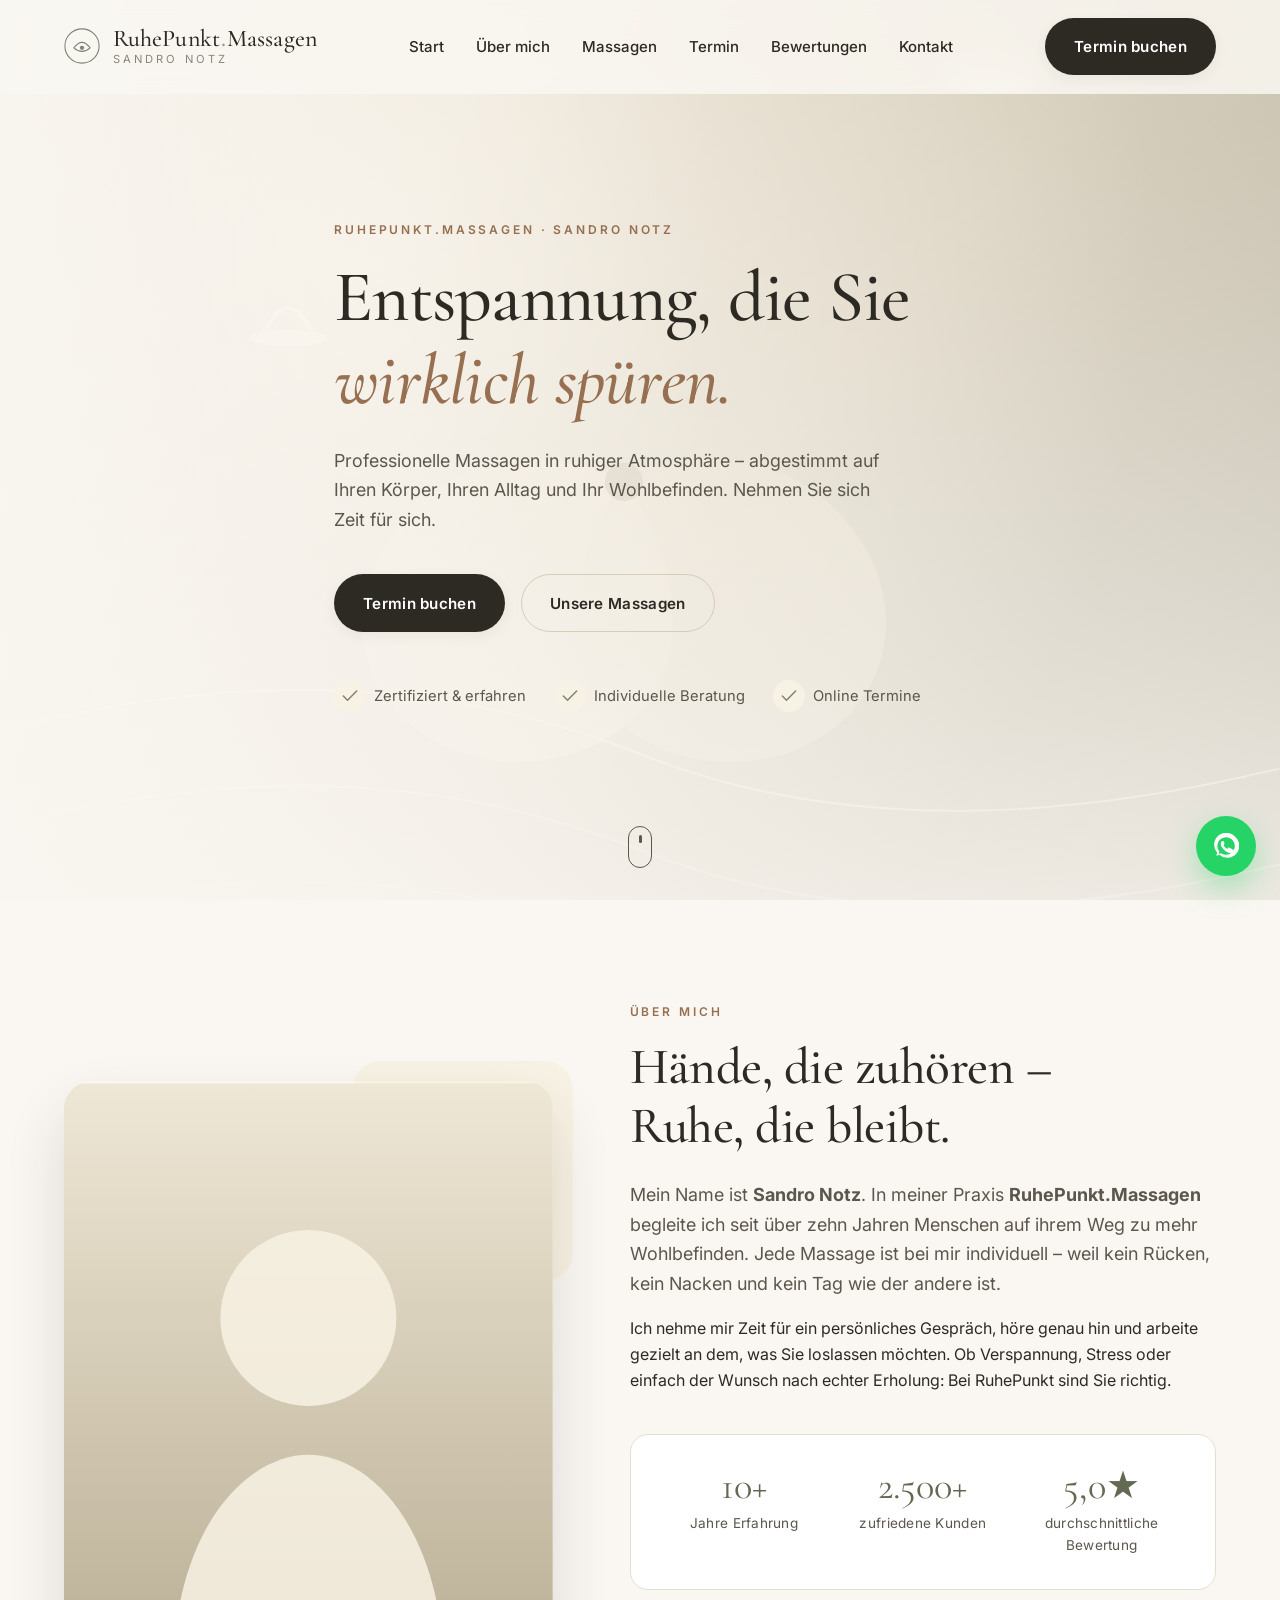
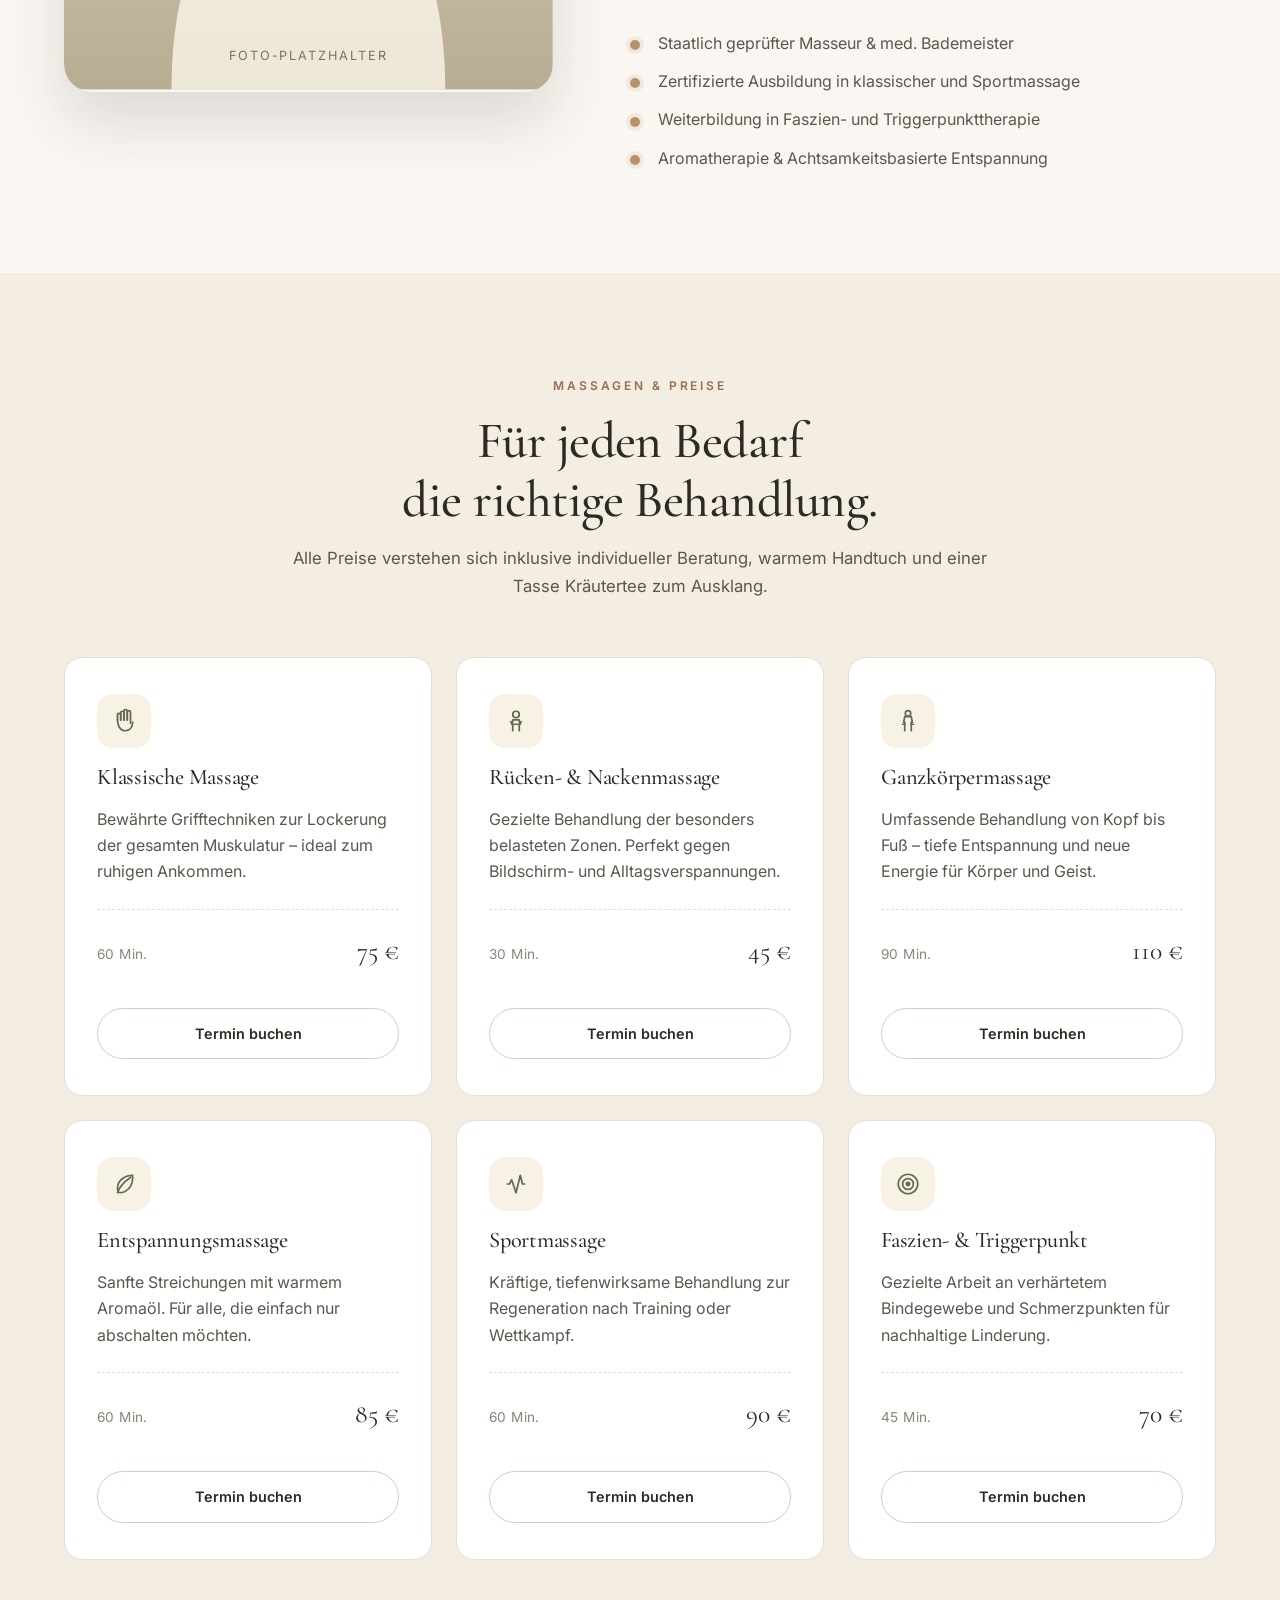
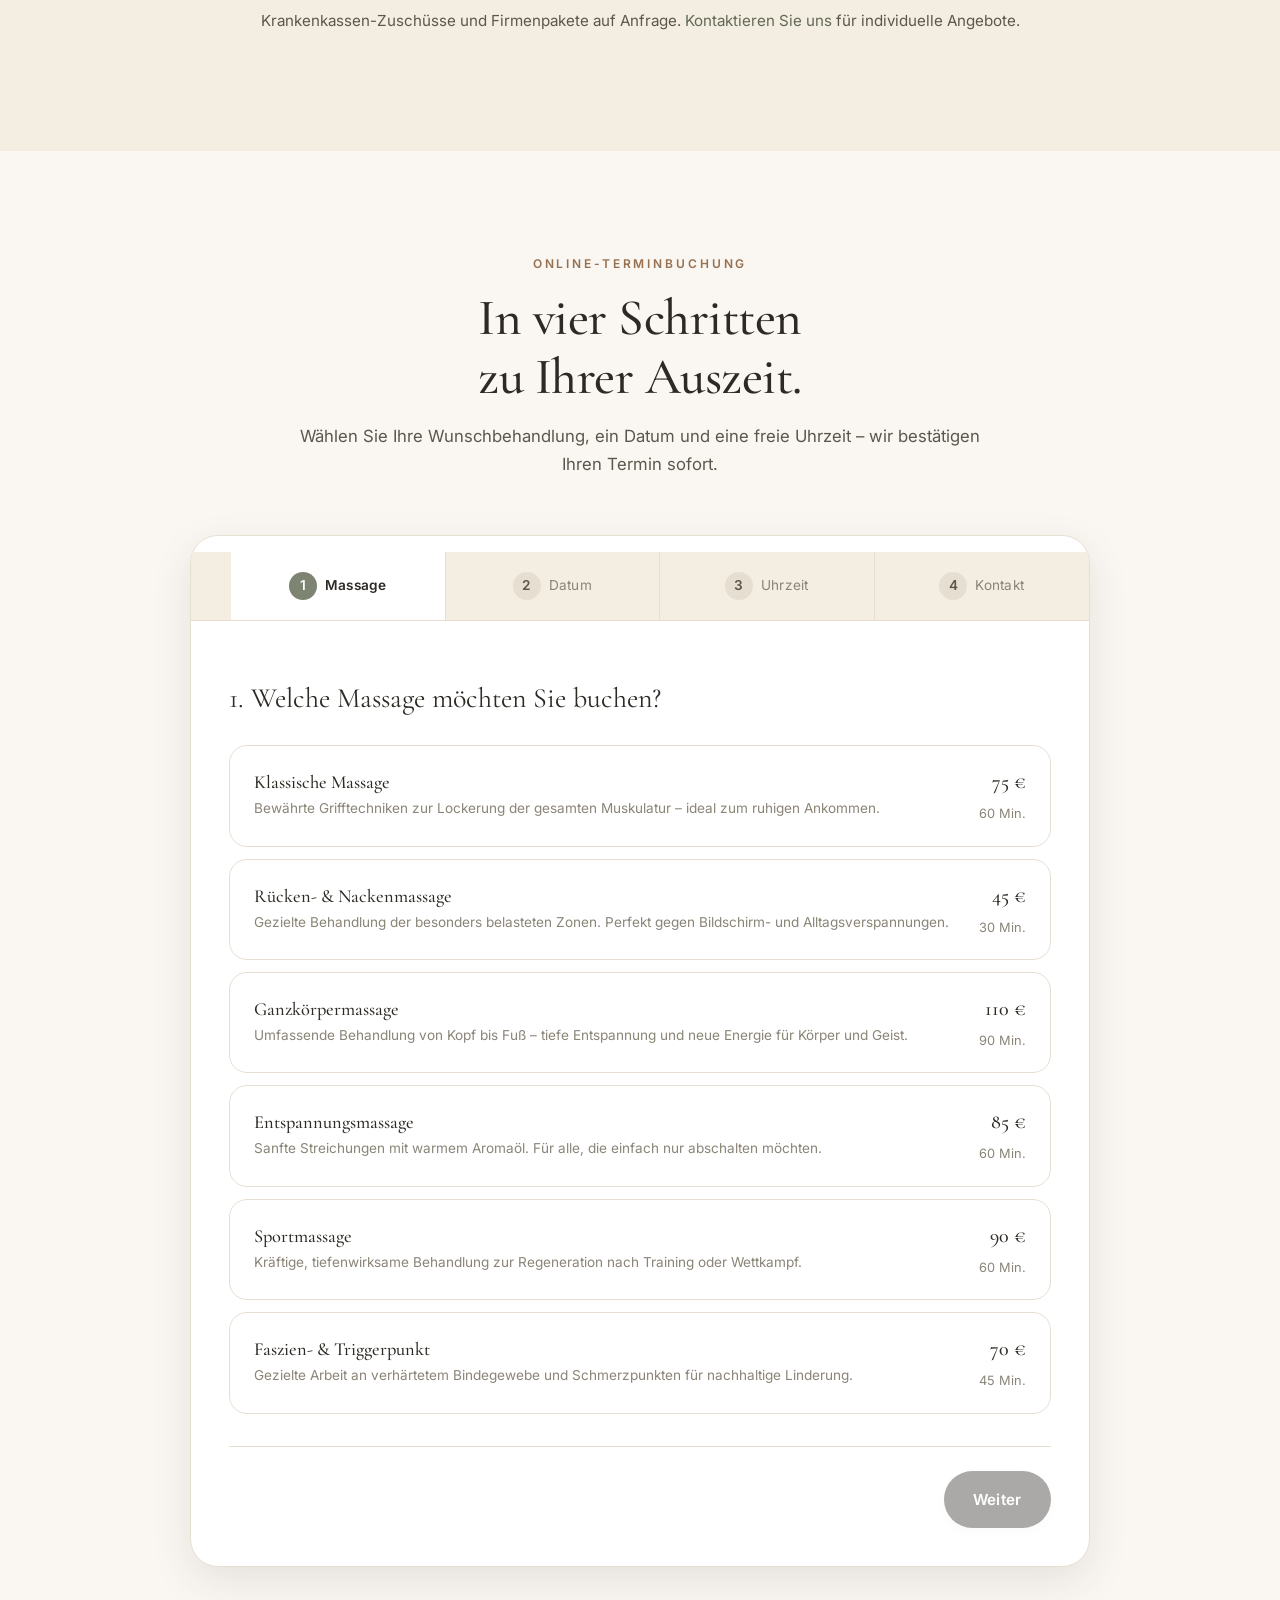
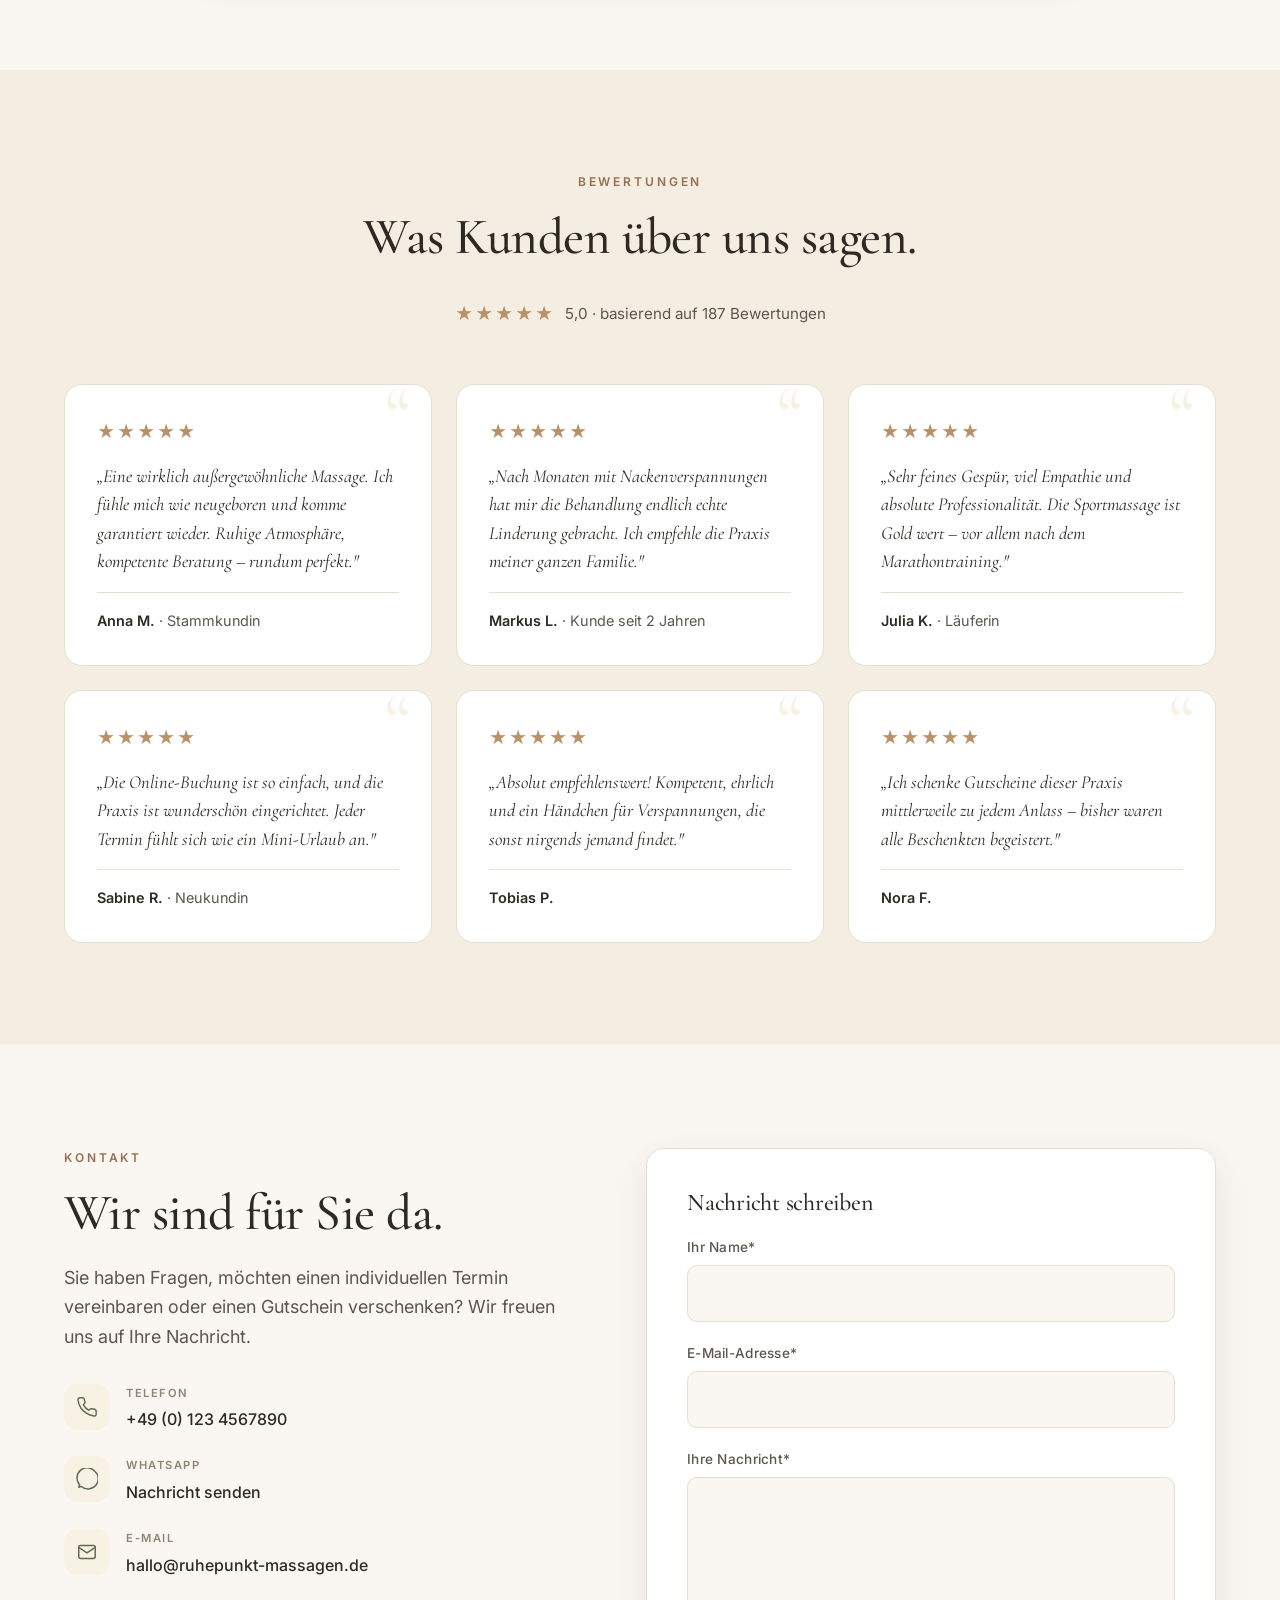
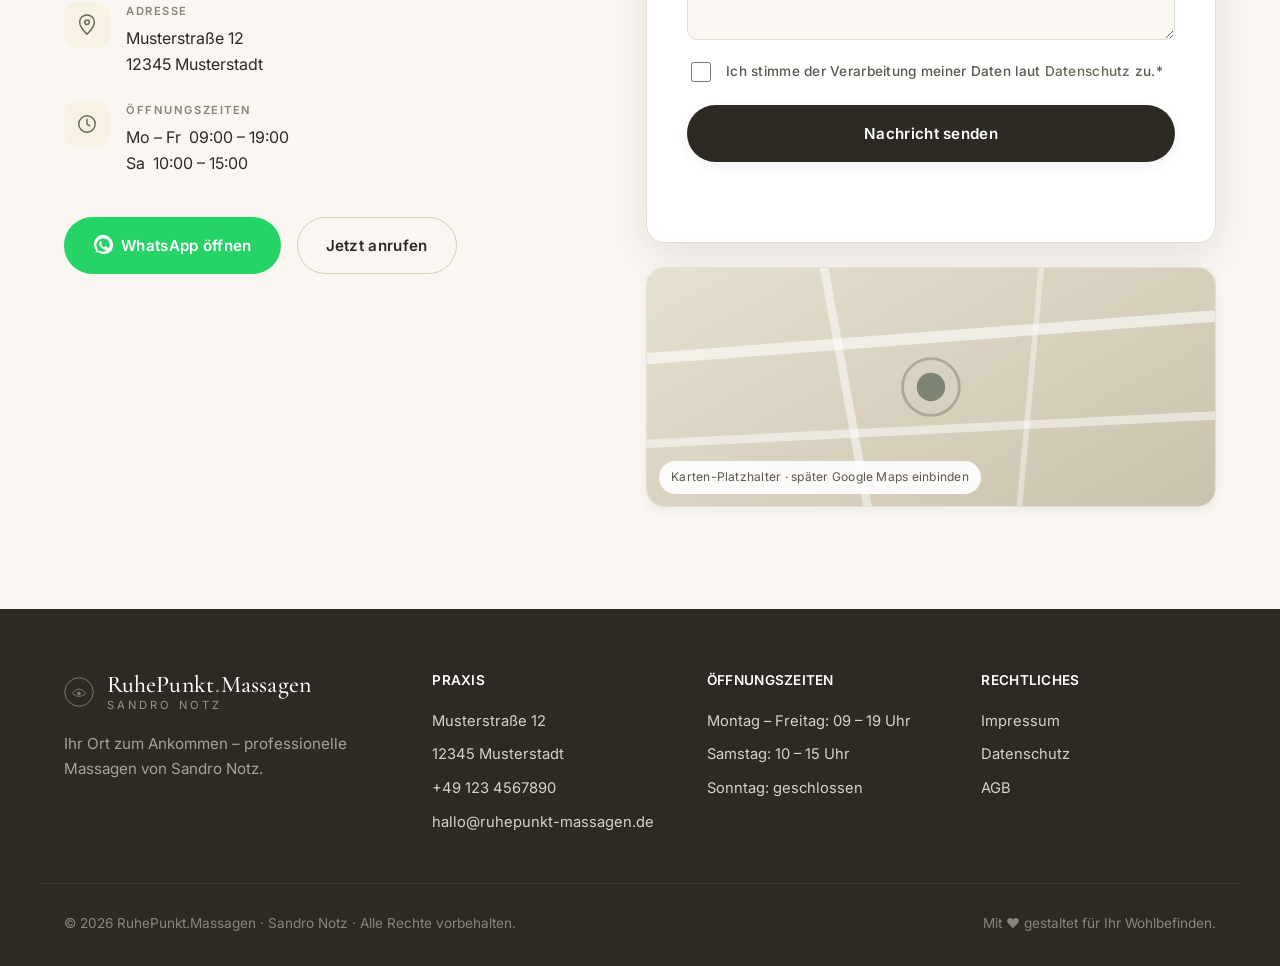
==== commit d9220680: "Rebrand: Sandro Notz · RuhePunkt.Massagen Ersetzt die Platzhalter-Marke Serenità durch den echten Fi" ====
--- a/index.html
+++ b/index.html
@@ -4,16 +4,16 @@
     <meta charset="UTF-8" />
     <meta name="viewport" content="width=device-width, initial-scale=1.0" />
     <meta name="theme-color" content="#7d8471" />
-    <meta name="description" content="Professionelle Massagepraxis – Klassische Massage, Rückenmassage, Sportmassage und Wellness. Termin online buchen." />
-    <meta name="keywords" content="Massage, Masseur, Wellness, Rückenmassage, Sportmassage, Entspannung, Termin online buchen" />
-    <meta name="author" content="Massagepraxis Serenità" />
+    <meta name="description" content="RuhePunkt.Massagen von Sandro Notz – Klassische Massage, Rücken- und Sportmassage. Termin online buchen." />
+    <meta name="keywords" content="Massage, Masseur Sandro Notz, RuhePunkt Massagen, Wellness, Rückenmassage, Sportmassage, Entspannung, Termin online buchen" />
+    <meta name="author" content="Sandro Notz · RuhePunkt.Massagen" />
 
     <meta property="og:type" content="website" />
-    <meta property="og:title" content="Massagepraxis Serenità – Entspannung auf höchstem Niveau" />
-    <meta property="og:description" content="Ihr Wohlbefinden liegt in guten Händen. Professionelle Massagen für Körper und Geist." />
+    <meta property="og:title" content="RuhePunkt.Massagen · Sandro Notz – Entspannung auf höchstem Niveau" />
+    <meta property="og:description" content="Ihr Wohlbefinden liegt in guten Händen. Professionelle Massagen von Sandro Notz." />
     <meta property="og:locale" content="de_DE" />
 
-    <title>Massagepraxis Serenità – Professionelle Massagen &amp; Wellness</title>
+    <title>RuhePunkt.Massagen · Sandro Notz – Professionelle Massagen</title>
 
     <link rel="preconnect" href="https://fonts.googleapis.com" />
     <link rel="preconnect" href="https://fonts.gstatic.com" crossorigin />
@@ -27,9 +27,10 @@
     {
       "@context": "https://schema.org",
       "@type": "HealthAndBeautyBusiness",
-      "name": "Massagepraxis Serenità",
+      "name": "RuhePunkt.Massagen",
+      "founder": { "@type": "Person", "name": "Sandro Notz" },
       "image": "",
-      "description": "Professionelle Massagepraxis für klassische, sportliche und entspannende Massagen.",
+      "description": "RuhePunkt.Massagen von Sandro Notz – klassische, sportliche und entspannende Massagen.",
       "address": {
         "@type": "PostalAddress",
         "streetAddress": "Musterstraße 12",
@@ -58,8 +59,8 @@
                     </svg>
                 </span>
                 <span class="brand-text">
-                    <span class="brand-name">Serenità</span>
-                    <span class="brand-tag">Massagepraxis</span>
+                    <span class="brand-name">RuhePunkt<span class="brand-dot">.</span>Massagen</span>
+                    <span class="brand-tag">Sandro Notz</span>
                 </span>
             </a>
 
@@ -126,7 +127,7 @@
             </div>
 
             <div class="container hero-content">
-                <p class="eyebrow" data-animate>Massagepraxis Serenità</p>
+                <p class="eyebrow" data-animate>RuhePunkt.Massagen · Sandro Notz</p>
                 <h1 id="heroTitle" data-animate>Entspannung, die Sie<br /><em>wirklich spüren.</em></h1>
                 <p class="hero-lead" data-animate>
                     Professionelle Massagen in ruhiger Atmosphäre – abgestimmt auf Ihren Körper,
@@ -189,14 +190,14 @@
                     <p class="eyebrow">Über mich</p>
                     <h2 id="aboutTitle">Hände, die zuhören –<br /> Ruhe, die bleibt.</h2>
                     <p class="lead">
-                        Mein Name ist <strong>[Ihr Name]</strong>. Seit über zehn Jahren begleite ich Menschen
-                        auf ihrem Weg zu mehr Wohlbefinden. Jede Massage ist bei mir individuell –
-                        weil kein Rücken, kein Nacken und kein Tag wie der andere ist.
+                        Mein Name ist <strong>Sandro Notz</strong>. In meiner Praxis <strong>RuhePunkt.Massagen</strong>
+                        begleite ich seit über zehn Jahren Menschen auf ihrem Weg zu mehr Wohlbefinden. Jede Massage ist
+                        bei mir individuell – weil kein Rücken, kein Nacken und kein Tag wie der andere ist.
                     </p>
                     <p>
-                        In meiner Praxis nehme ich mir Zeit für ein persönliches Gespräch, höre genau hin
-                        und arbeite gezielt an dem, was Sie loslassen möchten. Ob Verspannung, Stress oder
-                        einfach der Wunsch nach echter Erholung: Sie sind hier richtig.
+                        Ich nehme mir Zeit für ein persönliches Gespräch, höre genau hin und arbeite gezielt
+                        an dem, was Sie loslassen möchten. Ob Verspannung, Stress oder einfach der Wunsch
+                        nach echter Erholung: Bei RuhePunkt sind Sie richtig.
                     </p>
 
                     <dl class="about-facts">
@@ -433,7 +434,7 @@
                             </span>
                             <div>
                                 <span class="contact-label">E-Mail</span>
-                                <a href="mailto:hallo@serenita-massage.de">hallo@serenita-massage.de</a>
+                                <a href="mailto:hallo@ruhepunkt-massagen.de">hallo@ruhepunkt-massagen.de</a>
                             </div>
                         </li>
                         <li>
@@ -526,11 +527,11 @@
                         </svg>
                     </span>
                     <span class="brand-text">
-                        <span class="brand-name">Serenità</span>
-                        <span class="brand-tag">Massagepraxis</span>
+                        <span class="brand-name">RuhePunkt<span class="brand-dot">.</span>Massagen</span>
+                        <span class="brand-tag">Sandro Notz</span>
                     </span>
                 </div>
-                <p class="footer-blurb">Ihre Oase für professionelle Massagen und echte Erholung.</p>
+                <p class="footer-blurb">Ihr Ort zum Ankommen – professionelle Massagen von Sandro Notz.</p>
             </div>
             <div>
                 <h4>Praxis</h4>
@@ -538,7 +539,7 @@
                     <li>Musterstraße 12</li>
                     <li>12345 Musterstadt</li>
                     <li><a href="tel:+491234567890">+49 123 4567890</a></li>
-                    <li><a href="mailto:hallo@serenita-massage.de">hallo@serenita-massage.de</a></li>
+                    <li><a href="mailto:hallo@ruhepunkt-massagen.de">hallo@ruhepunkt-massagen.de</a></li>
                 </ul>
             </div>
             <div>
@@ -559,7 +560,7 @@
             </div>
         </div>
         <div class="container footer-bottom">
-            <span>© <span id="copyYear"></span> Massagepraxis Serenità · Alle Rechte vorbehalten.</span>
+            <span>© <span id="copyYear"></span> RuhePunkt.Massagen · Sandro Notz · Alle Rechte vorbehalten.</span>
             <span>Mit ♥ gestaltet für Ihr Wohlbefinden.</span>
         </div>
     </footer>
--- a/css/style.css
+++ b/css/style.css
@@ -1,5 +1,5 @@
 /* ==========================================================================
-   Massagepraxis Serenità – Stylesheet
+   RuhePunkt.Massagen · Sandro Notz – Stylesheet
    Warme, ruhige Farben · elegante Typografie · Responsive First
    ========================================================================== */
 
@@ -206,8 +206,10 @@
 .brand:hover { color: var(--color-primary-dark); }
 .brand-mark { color: var(--color-primary); display: inline-flex; }
 .brand-text { display: inline-flex; flex-direction: column; line-height: 1; }
-.brand-name { font-family: var(--font-serif); font-size: 1.5rem; letter-spacing: 0.02em; }
+.brand-name { font-family: var(--font-serif); font-size: 1.5rem; letter-spacing: 0.005em; font-weight: 500; }
+.brand-dot { color: var(--color-accent); font-weight: 600; margin: 0 1px; }
 .brand-tag { font-size: 0.7rem; text-transform: uppercase; letter-spacing: 0.28em; color: var(--color-muted); margin-top: 3px; }
+.site-footer .brand-dot { color: var(--color-accent); }
 
 .site-nav { display: flex; align-items: center; }
 .nav-list {
